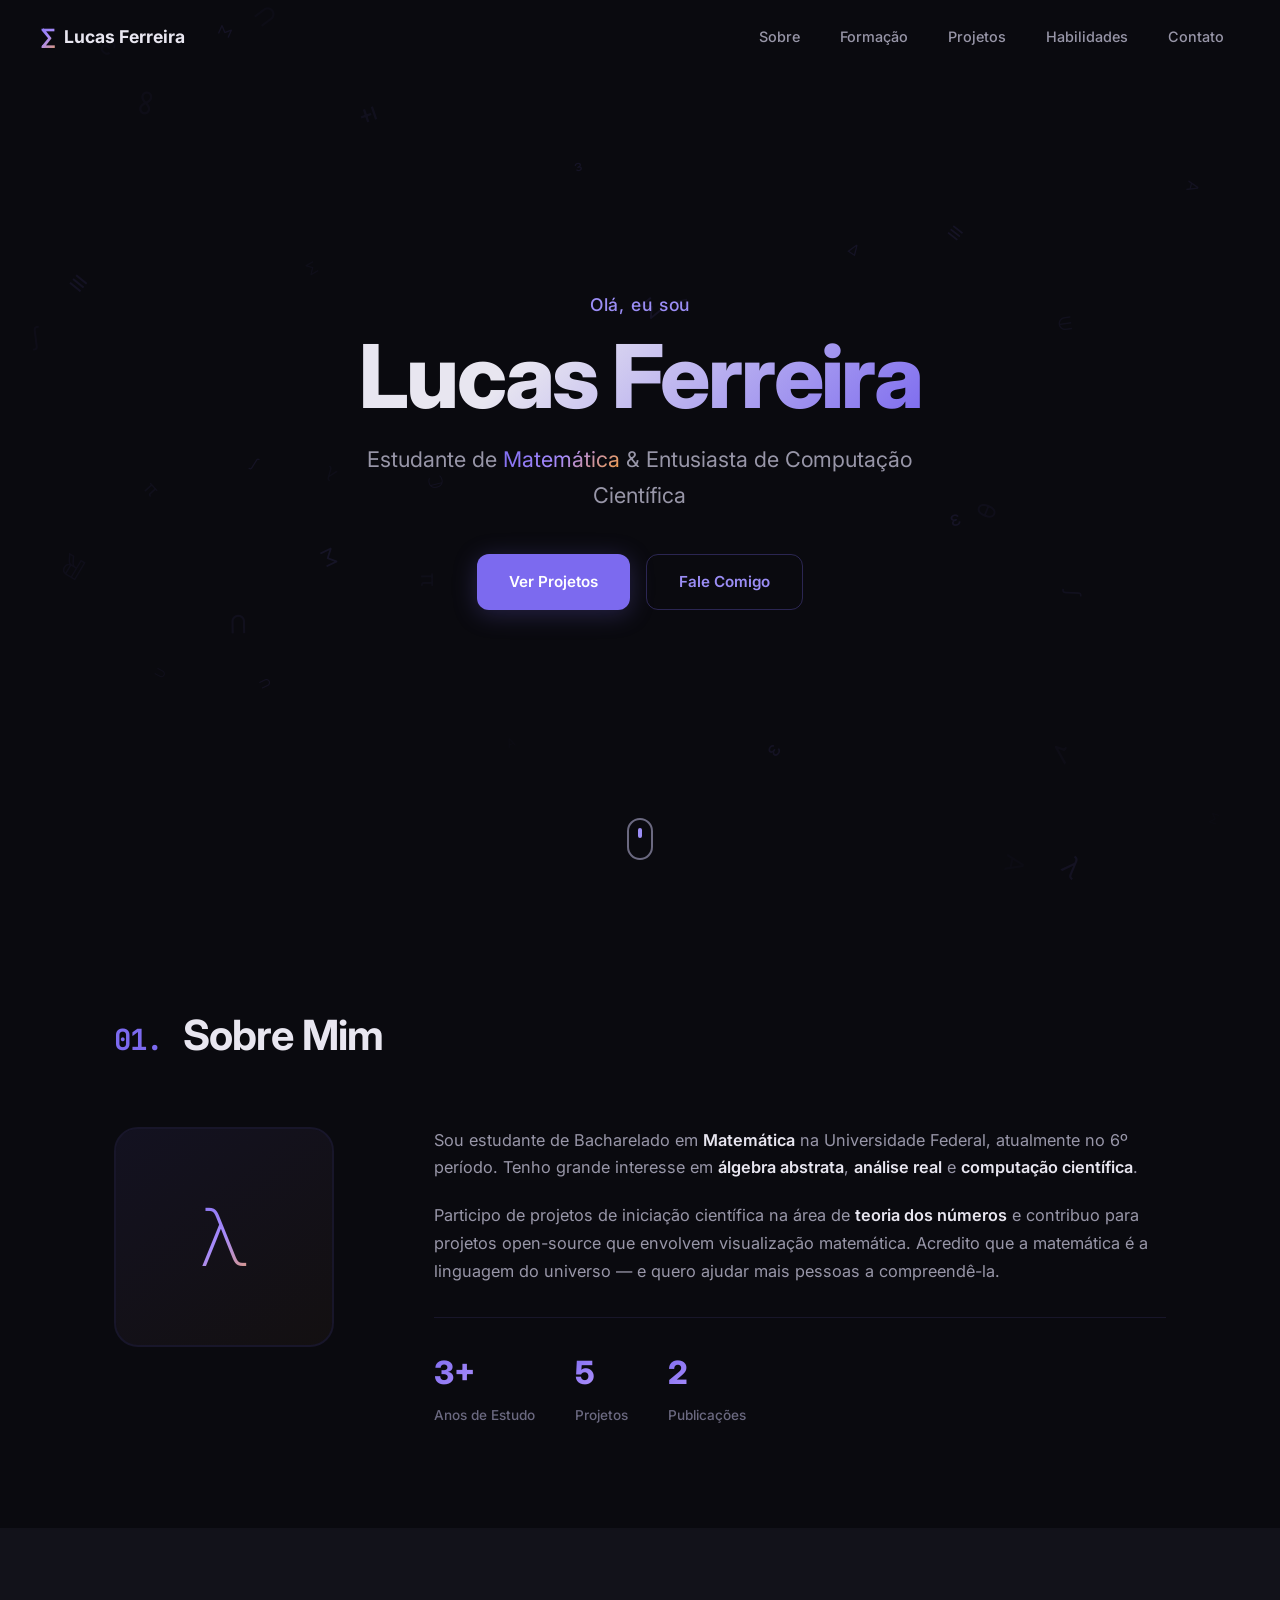
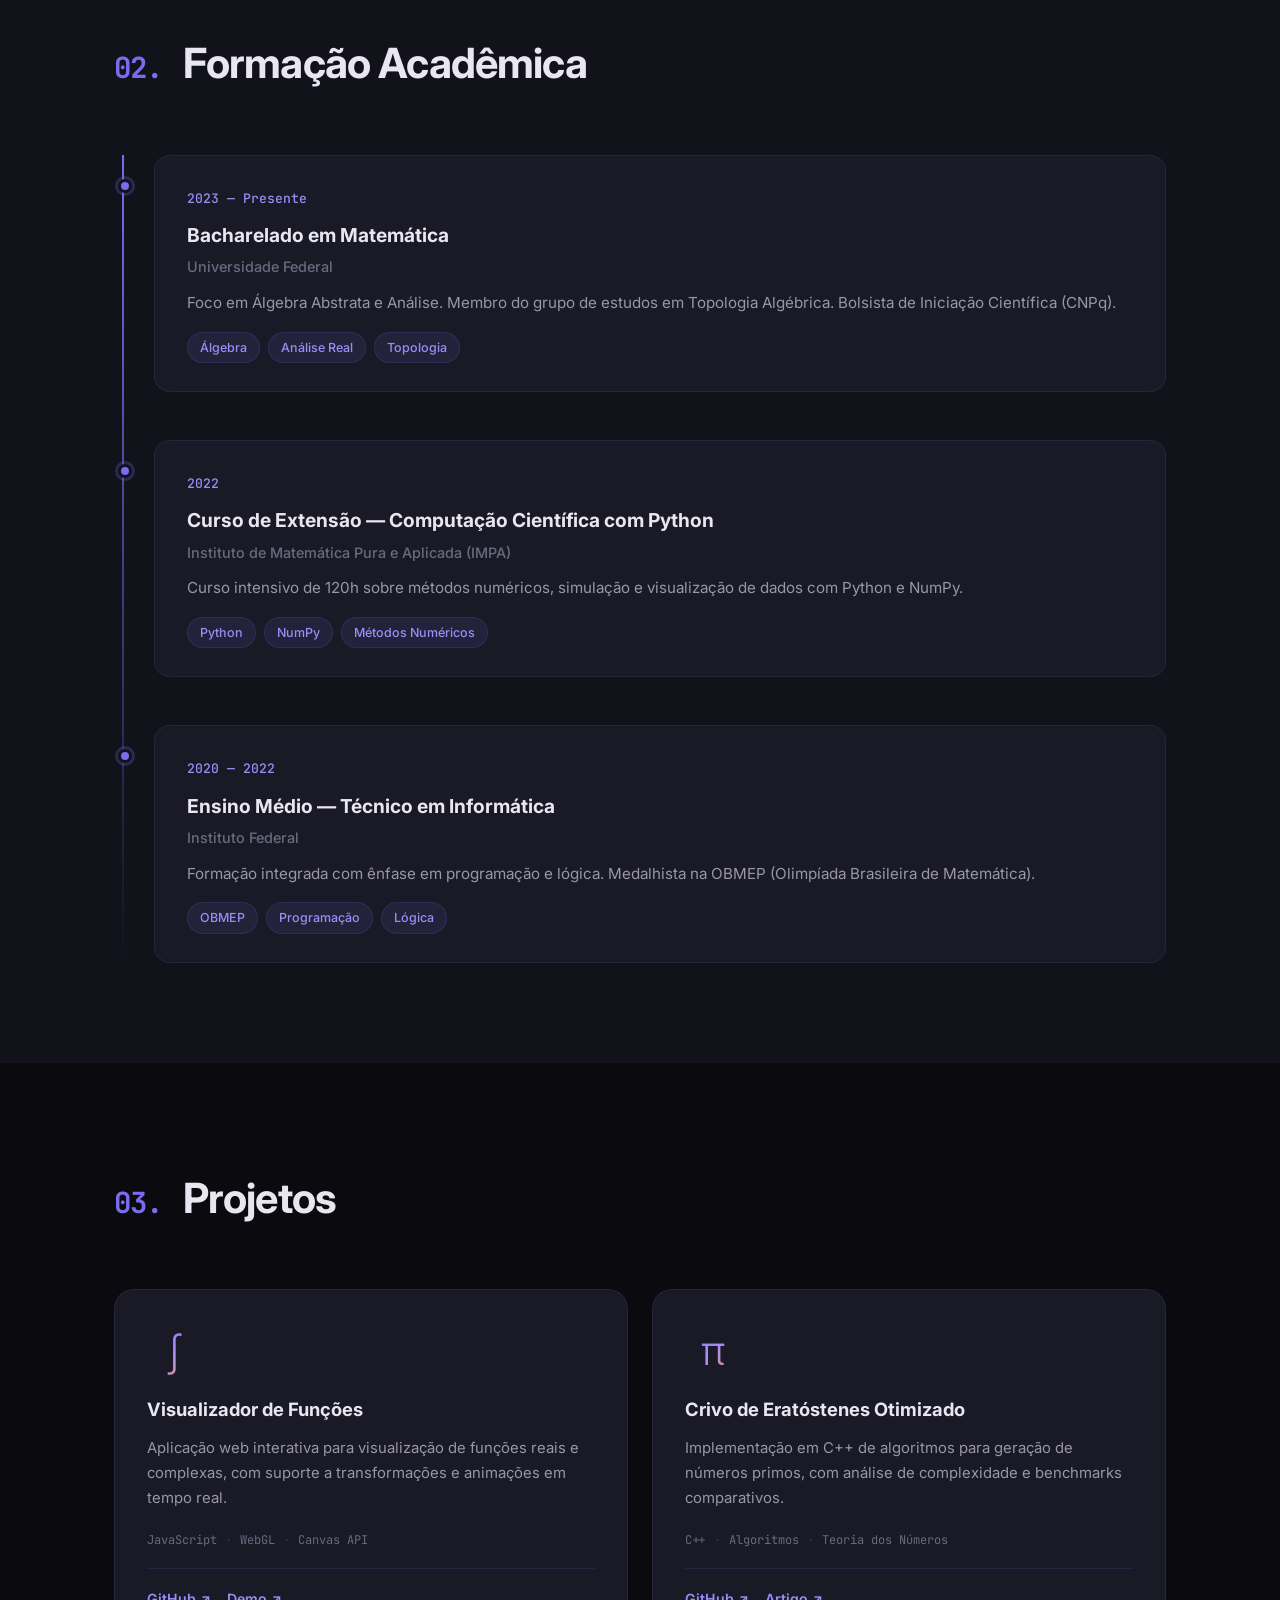
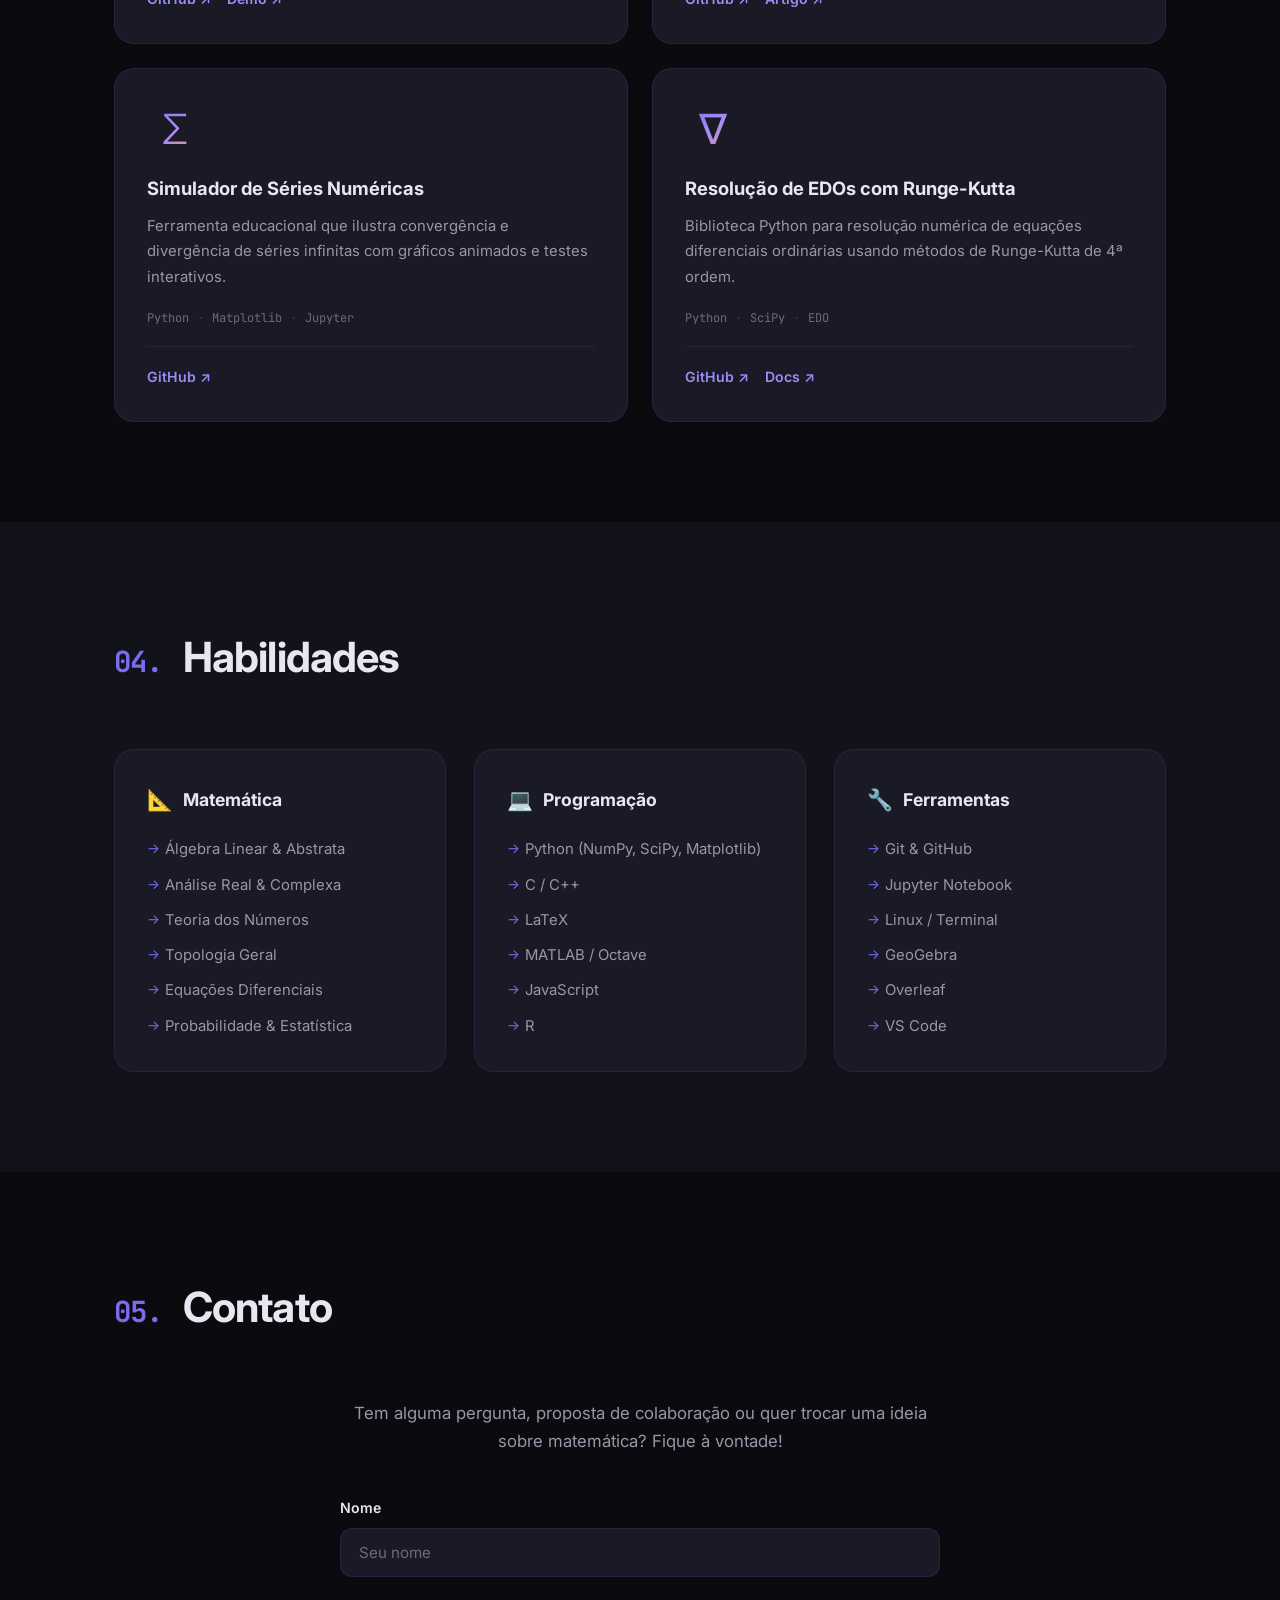
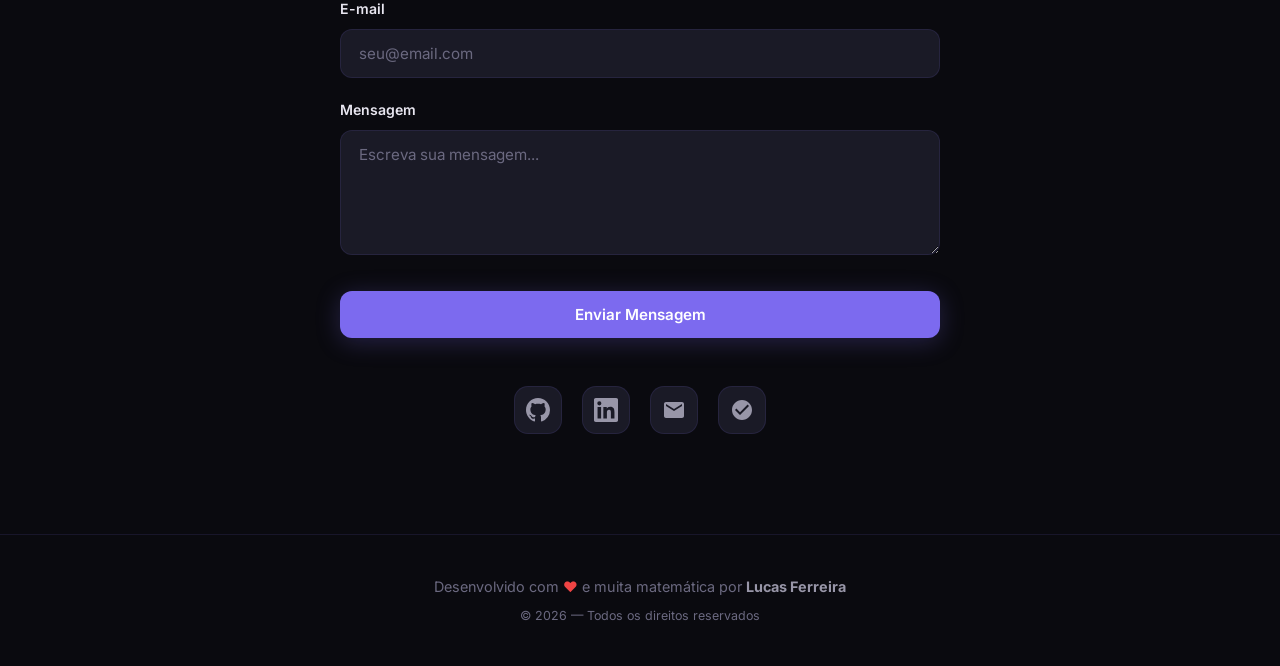
==== index.html @ 09392e2f "Add files via upload" ====
<!DOCTYPE html>
<html lang="pt-BR">
<head>
  <meta charset="UTF-8" />
  <meta name="viewport" content="width=device-width, initial-scale=1.0" />
  <title>Lucas Ferreira — Estudante de Matemática</title>
  <meta name="description" content="Site pessoal de Lucas Ferreira, estudante de Matemática apaixonado por álgebra, análise e computação científica." />
  <link rel="preconnect" href="https://fonts.googleapis.com" />
  <link rel="preconnect" href="https://fonts.gstatic.com" crossorigin />
  <link href="https://fonts.googleapis.com/css2?family=Inter:wght@300;400;500;600;700;800&family=JetBrains+Mono:wght@400;500&display=swap" rel="stylesheet" />
  <link rel="stylesheet" href="style.css" />
</head>
<body>
  <!-- ============ NAVBAR ============ -->
  <nav id="navbar" class="navbar">
    <a href="#hero" class="nav-logo">
      <span class="logo-symbol">∑</span> Lucas Ferreira
    </a>
    <button class="nav-toggle" id="navToggle" aria-label="Abrir menu">
      <span></span><span></span><span></span>
    </button>
    <ul class="nav-links" id="navLinks">
      <li><a href="#sobre" class="nav-link">Sobre</a></li>
      <li><a href="#formacao" class="nav-link">Formação</a></li>
      <li><a href="#projetos" class="nav-link">Projetos</a></li>
      <li><a href="#habilidades" class="nav-link">Habilidades</a></li>
      <li><a href="#contato" class="nav-link">Contato</a></li>
    </ul>
  </nav>

  <!-- ============ HERO ============ -->
  <section id="hero" class="hero">
    <canvas id="mathCanvas" class="hero-canvas"></canvas>
    <div class="hero-content">
      <p class="hero-greeting">Olá, eu sou</p>
      <h1 class="hero-name">Lucas Ferreira</h1>
      <p class="hero-tagline">Estudante de <span class="highlight">Matemática</span> &amp; Entusiasta de Computação Científica</p>
      <div class="hero-cta">
        <a href="#projetos" class="btn btn-primary">Ver Projetos</a>
        <a href="#contato" class="btn btn-outline">Fale Comigo</a>
      </div>
    </div>
    <a href="#sobre" class="scroll-indicator" aria-label="Rolar para baixo">
      <div class="scroll-mouse">
        <div class="scroll-dot"></div>
      </div>
    </a>
  </section>

  <!-- ============ SOBRE ============ -->
  <section id="sobre" class="section sobre">
    <div class="container">
      <h2 class="section-title"><span class="title-number">01.</span> Sobre Mim</h2>
      <div class="sobre-grid">
        <div class="sobre-avatar">
          <div class="avatar-frame">
            <div class="avatar-placeholder">
              <span class="avatar-icon">λ</span>
            </div>
          </div>
        </div>
        <div class="sobre-text">
          <p>
            Sou estudante de Bacharelado em <strong>Matemática</strong> na Universidade Federal, atualmente
            no 6º período. Tenho grande interesse em <strong>álgebra abstrata</strong>,
            <strong>análise real</strong> e <strong>computação científica</strong>.
          </p>
          <p>
            Participo de projetos de iniciação científica na área de <strong>teoria dos números</strong>
            e contribuo para projetos open-source que envolvem visualização matemática.
            Acredito que a matemática é a linguagem do universo — e quero ajudar mais pessoas
            a compreendê-la.
          </p>
          <div class="sobre-stats">
            <div class="stat">
              <span class="stat-number">3+</span>
              <span class="stat-label">Anos de Estudo</span>
            </div>
            <div class="stat">
              <span class="stat-number">5</span>
              <span class="stat-label">Projetos</span>
            </div>
            <div class="stat">
              <span class="stat-number">2</span>
              <span class="stat-label">Publicações</span>
            </div>
          </div>
        </div>
      </div>
    </div>
  </section>

  <!-- ============ FORMAÇÃO ============ -->
  <section id="formacao" class="section formacao">
    <div class="container">
      <h2 class="section-title"><span class="title-number">02.</span> Formação Acadêmica</h2>
      <div class="timeline">
        <div class="timeline-item">
          <div class="timeline-dot"></div>
          <div class="timeline-card">
            <span class="timeline-date">2023 — Presente</span>
            <h3>Bacharelado em Matemática</h3>
            <p class="timeline-institution">Universidade Federal</p>
            <p>Foco em Álgebra Abstrata e Análise. Membro do grupo de estudos em Topologia Algébrica. Bolsista de Iniciação Científica (CNPq).</p>
            <div class="timeline-tags">
              <span class="tag">Álgebra</span>
              <span class="tag">Análise Real</span>
              <span class="tag">Topologia</span>
            </div>
          </div>
        </div>
        <div class="timeline-item">
          <div class="timeline-dot"></div>
          <div class="timeline-card">
            <span class="timeline-date">2022</span>
            <h3>Curso de Extensão — Computação Científica com Python</h3>
            <p class="timeline-institution">Instituto de Matemática Pura e Aplicada (IMPA)</p>
            <p>Curso intensivo de 120h sobre métodos numéricos, simulação e visualização de dados com Python e NumPy.</p>
            <div class="timeline-tags">
              <span class="tag">Python</span>
              <span class="tag">NumPy</span>
              <span class="tag">Métodos Numéricos</span>
            </div>
          </div>
        </div>
        <div class="timeline-item">
          <div class="timeline-dot"></div>
          <div class="timeline-card">
            <span class="timeline-date">2020 — 2022</span>
            <h3>Ensino Médio — Técnico em Informática</h3>
            <p class="timeline-institution">Instituto Federal</p>
            <p>Formação integrada com ênfase em programação e lógica. Medalhista na OBMEP (Olimpíada Brasileira de Matemática).</p>
            <div class="timeline-tags">
              <span class="tag">OBMEP</span>
              <span class="tag">Programação</span>
              <span class="tag">Lógica</span>
            </div>
          </div>
        </div>
      </div>
    </div>
  </section>

  <!-- ============ PROJETOS ============ -->
  <section id="projetos" class="section projetos">
    <div class="container">
      <h2 class="section-title"><span class="title-number">03.</span> Projetos</h2>
      <div class="projects-grid">
        <article class="project-card">
          <div class="project-icon">∫</div>
          <h3>Visualizador de Funções</h3>
          <p>Aplicação web interativa para visualização de funções reais e complexas, com suporte a transformações e animações em tempo real.</p>
          <div class="project-tech">
            <span>JavaScript</span>
            <span>WebGL</span>
            <span>Canvas API</span>
          </div>
          <div class="project-links">
            <a href="#" class="project-link">GitHub ↗</a>
            <a href="#" class="project-link">Demo ↗</a>
          </div>
        </article>
        <article class="project-card">
          <div class="project-icon">π</div>
          <h3>Crivo de Eratóstenes Otimizado</h3>
          <p>Implementação em C++ de algoritmos para geração de números primos, com análise de complexidade e benchmarks comparativos.</p>
          <div class="project-tech">
            <span>C++</span>
            <span>Algoritmos</span>
            <span>Teoria dos Números</span>
          </div>
          <div class="project-links">
            <a href="#" class="project-link">GitHub ↗</a>
            <a href="#" class="project-link">Artigo ↗</a>
          </div>
        </article>
        <article class="project-card">
          <div class="project-icon">Σ</div>
          <h3>Simulador de Séries Numéricas</h3>
          <p>Ferramenta educacional que ilustra convergência e divergência de séries infinitas com gráficos animados e testes interativos.</p>
          <div class="project-tech">
            <span>Python</span>
            <span>Matplotlib</span>
            <span>Jupyter</span>
          </div>
          <div class="project-links">
            <a href="#" class="project-link">GitHub ↗</a>
          </div>
        </article>
        <article class="project-card">
          <div class="project-icon">∇</div>
          <h3>Resolução de EDOs com Runge-Kutta</h3>
          <p>Biblioteca Python para resolução numérica de equações diferenciais ordinárias usando métodos de Runge-Kutta de 4ª ordem.</p>
          <div class="project-tech">
            <span>Python</span>
            <span>SciPy</span>
            <span>EDO</span>
          </div>
          <div class="project-links">
            <a href="#" class="project-link">GitHub ↗</a>
            <a href="#" class="project-link">Docs ↗</a>
          </div>
        </article>
      </div>
    </div>
  </section>

  <!-- ============ HABILIDADES ============ -->
  <section id="habilidades" class="section habilidades">
    <div class="container">
      <h2 class="section-title"><span class="title-number">04.</span> Habilidades</h2>
      <div class="skills-grid">
        <div class="skill-category">
          <h3 class="skill-category-title">
            <span class="skill-icon">📐</span> Matemática
          </h3>
          <ul class="skill-list">
            <li>Álgebra Linear &amp; Abstrata</li>
            <li>Análise Real &amp; Complexa</li>
            <li>Teoria dos Números</li>
            <li>Topologia Geral</li>
            <li>Equações Diferenciais</li>
            <li>Probabilidade &amp; Estatística</li>
          </ul>
        </div>
        <div class="skill-category">
          <h3 class="skill-category-title">
            <span class="skill-icon">💻</span> Programação
          </h3>
          <ul class="skill-list">
            <li>Python (NumPy, SciPy, Matplotlib)</li>
            <li>C / C++</li>
            <li>LaTeX</li>
            <li>MATLAB / Octave</li>
            <li>JavaScript</li>
            <li>R</li>
          </ul>
        </div>
        <div class="skill-category">
          <h3 class="skill-category-title">
            <span class="skill-icon">🔧</span> Ferramentas
          </h3>
          <ul class="skill-list">
            <li>Git &amp; GitHub</li>
            <li>Jupyter Notebook</li>
            <li>Linux / Terminal</li>
            <li>GeoGebra</li>
            <li>Overleaf</li>
            <li>VS Code</li>
          </ul>
        </div>
      </div>
    </div>
  </section>

  <!-- ============ CONTATO ============ -->
  <section id="contato" class="section contato">
    <div class="container">
      <h2 class="section-title"><span class="title-number">05.</span> Contato</h2>
      <div class="contato-wrapper">
        <p class="contato-intro">
          Tem alguma pergunta, proposta de colaboração ou quer trocar uma ideia sobre matemática? Fique à vontade!
        </p>
        <form id="contactForm" class="contact-form">
          <div class="form-group">
            <label for="name">Nome</label>
            <input type="text" id="name" name="name" placeholder="Seu nome" required />
          </div>
          <div class="form-group">
            <label for="email">E-mail</label>
            <input type="email" id="email" name="email" placeholder="seu@email.com" required />
          </div>
          <div class="form-group">
            <label for="message">Mensagem</label>
            <textarea id="message" name="message" rows="5" placeholder="Escreva sua mensagem..." required></textarea>
          </div>
          <button type="submit" class="btn btn-primary btn-submit">Enviar Mensagem</button>
        </form>
        <div class="contato-social">
          <a href="#" class="social-link" aria-label="GitHub">
            <svg viewBox="0 0 24 24" fill="currentColor" width="24" height="24"><path d="M12 0C5.37 0 0 5.37 0 12c0 5.31 3.435 9.795 8.205 11.385.6.105.825-.255.825-.57 0-.285-.015-1.23-.015-2.235-3.015.555-3.795-.735-4.035-1.41-.135-.345-.72-1.41-1.23-1.695-.42-.225-1.02-.78-.015-.795.945-.015 1.62.87 1.845 1.23 1.08 1.815 2.805 1.305 3.495.99.105-.78.42-1.305.765-1.605-2.67-.3-5.46-1.335-5.46-5.925 0-1.305.465-2.385 1.23-3.225-.12-.3-.54-1.53.12-3.18 0 0 1.005-.315 3.3 1.23.96-.27 1.98-.405 3-.405s2.04.135 3 .405c2.295-1.56 3.3-1.23 3.3-1.23.66 1.65.24 2.88.12 3.18.765.84 1.23 1.905 1.23 3.225 0 4.605-2.805 5.625-5.475 5.925.435.375.81 1.095.81 2.22 0 1.605-.015 2.895-.015 3.3 0 .315.225.69.825.57A12.02 12.02 0 0024 12c0-6.63-5.37-12-12-12z"/></svg>
          </a>
          <a href="#" class="social-link" aria-label="LinkedIn">
            <svg viewBox="0 0 24 24" fill="currentColor" width="24" height="24"><path d="M20.447 20.452h-3.554v-5.569c0-1.328-.027-3.037-1.852-3.037-1.853 0-2.136 1.445-2.136 2.939v5.667H9.351V9h3.414v1.561h.046c.477-.9 1.637-1.85 3.37-1.85 3.601 0 4.267 2.37 4.267 5.455v6.286zM5.337 7.433a2.062 2.062 0 01-2.063-2.065 2.064 2.064 0 112.063 2.065zm1.782 13.019H3.555V9h3.564v11.452zM22.225 0H1.771C.792 0 0 .774 0 1.729v20.542C0 23.227.792 24 1.771 24h20.451C23.2 24 24 23.227 24 22.271V1.729C24 .774 23.2 0 22.222 0h.003z"/></svg>
          </a>
          <a href="mailto:lucas.ferreira@email.com" class="social-link" aria-label="Email">
            <svg viewBox="0 0 24 24" fill="currentColor" width="24" height="24"><path d="M20 4H4c-1.1 0-1.99.9-1.99 2L2 18c0 1.1.9 2 2 2h16c1.1 0 2-.9 2-2V6c0-1.1-.9-2-2-2zm0 4l-8 5-8-5V6l8 5 8-5v2z"/></svg>
          </a>
          <a href="#" class="social-link" aria-label="Lattes">
            <svg viewBox="0 0 24 24" fill="currentColor" width="24" height="24"><path d="M12 2C6.48 2 2 6.48 2 12s4.48 10 10 10 10-4.48 10-10S17.52 2 12 2zm-2 15l-5-5 1.41-1.41L10 14.17l7.59-7.59L19 8l-9 9z"/></svg>
          </a>
        </div>
      </div>
    </div>
  </section>

  <!-- ============ FOOTER ============ -->
  <footer class="footer">
    <p>Desenvolvido com <span class="heart">♥</span> e muita matemática por <strong>Lucas Ferreira</strong></p>
    <p class="footer-small">© 2026 — Todos os direitos reservados</p>
  </footer>

  <script src="script.js"></script>
</body>
</html>
---- style.css ----
/* ========================================
   DESIGN TOKENS
   ======================================== */
:root {
  /* Colors — Dark theme with warm math-inspired accents */
  --bg-primary: #0a0a0f;
  --bg-secondary: #12121a;
  --bg-card: #1a1a26;
  --bg-card-hover: #222230;
  --bg-glass: rgba(26, 26, 38, 0.7);

  --text-primary: #e8e6f0;
  --text-secondary: #9896a8;
  --text-muted: #6b6980;

  --accent: #7c6aef;
  --accent-light: #9b8df5;
  --accent-glow: rgba(124, 106, 239, 0.25);
  --accent-secondary: #f59e42;

  --gradient-hero: linear-gradient(135deg, #7c6aef 0%, #a78bfa 50%, #f59e42 100%);
  --gradient-card: linear-gradient(145deg, rgba(124,106,239,0.08), rgba(245,158,66,0.04));

  --border: rgba(124, 106, 239, 0.12);
  --border-hover: rgba(124, 106, 239, 0.3);

  /* Typography */
  --font-body: 'Inter', -apple-system, BlinkMacSystemFont, sans-serif;
  --font-mono: 'JetBrains Mono', monospace;

  /* Spacing */
  --section-padding: 100px 0;
  --container-width: 1100px;

  /* Transitions */
  --ease: cubic-bezier(0.4, 0, 0.2, 1);
  --ease-bounce: cubic-bezier(0.34, 1.56, 0.64, 1);
}

/* ========================================
   RESET & BASE
   ======================================== */
*, *::before, *::after {
  box-sizing: border-box;
  margin: 0;
  padding: 0;
}

html {
  scroll-behavior: smooth;
  scroll-padding-top: 80px;
}

body {
  font-family: var(--font-body);
  background-color: var(--bg-primary);
  color: var(--text-primary);
  line-height: 1.7;
  overflow-x: hidden;
  -webkit-font-smoothing: antialiased;
}

a {
  color: var(--accent-light);
  text-decoration: none;
  transition: color 0.3s var(--ease);
}
a:hover { color: var(--accent-secondary); }

img {
  max-width: 100%;
  display: block;
}

::selection {
  background: var(--accent);
  color: #fff;
}

/* ========================================
   UTILITY
   ======================================== */
.container {
  max-width: var(--container-width);
  margin: 0 auto;
  padding: 0 24px;
}

.section {
  padding: var(--section-padding);
  position: relative;
}

.section-title {
  font-size: clamp(1.8rem, 4vw, 2.6rem);
  font-weight: 700;
  margin-bottom: 56px;
  letter-spacing: -0.02em;
}

.title-number {
  font-family: var(--font-mono);
  font-size: 0.7em;
  color: var(--accent);
  margin-right: 12px;
}

.highlight {
  background: var(--gradient-hero);
  -webkit-background-clip: text;
  -webkit-text-fill-color: transparent;
  background-clip: text;
}

/* ========================================
   NAVBAR
   ======================================== */
.navbar {
  position: fixed;
  top: 0;
  left: 0;
  width: 100%;
  z-index: 1000;
  display: flex;
  align-items: center;
  justify-content: space-between;
  padding: 18px 40px;
  transition: background 0.4s var(--ease), box-shadow 0.4s var(--ease), padding 0.4s var(--ease);
}

.navbar.scrolled {
  background: var(--bg-glass);
  backdrop-filter: blur(20px);
  -webkit-backdrop-filter: blur(20px);
  box-shadow: 0 1px 0 var(--border);
  padding: 12px 40px;
}

.nav-logo {
  font-weight: 700;
  font-size: 1.1rem;
  color: var(--text-primary);
  display: flex;
  align-items: center;
  gap: 8px;
}

.logo-symbol {
  font-size: 1.4rem;
  background: var(--gradient-hero);
  -webkit-background-clip: text;
  -webkit-text-fill-color: transparent;
  background-clip: text;
}

.nav-links {
  list-style: none;
  display: flex;
  gap: 8px;
}

.nav-link {
  padding: 8px 16px;
  font-size: 0.9rem;
  font-weight: 500;
  color: var(--text-secondary);
  border-radius: 8px;
  transition: color 0.3s var(--ease), background 0.3s var(--ease);
}

.nav-link:hover,
.nav-link.active {
  color: var(--text-primary);
  background: rgba(124, 106, 239, 0.1);
}

/* Mobile toggle */
.nav-toggle {
  display: none;
  flex-direction: column;
  gap: 5px;
  background: none;
  border: none;
  cursor: pointer;
  padding: 4px;
}
.nav-toggle span {
  display: block;
  width: 24px;
  height: 2px;
  background: var(--text-primary);
  border-radius: 2px;
  transition: transform 0.3s var(--ease), opacity 0.3s var(--ease);
}
.nav-toggle.open span:nth-child(1) { transform: translateY(7px) rotate(45deg); }
.nav-toggle.open span:nth-child(2) { opacity: 0; }
.nav-toggle.open span:nth-child(3) { transform: translateY(-7px) rotate(-45deg); }

/* ========================================
   HERO
   ======================================== */
.hero {
  min-height: 100vh;
  display: flex;
  align-items: center;
  justify-content: center;
  position: relative;
  overflow: hidden;
}

.hero-canvas {
  position: absolute;
  inset: 0;
  width: 100%;
  height: 100%;
  opacity: 0.35;
  pointer-events: none;
}

.hero-content {
  position: relative;
  z-index: 2;
  text-align: center;
  padding: 0 24px;
  animation: fadeUp 1s var(--ease) forwards;
}

@keyframes fadeUp {
  from { opacity: 0; transform: translateY(40px); }
  to { opacity: 1; transform: translateY(0); }
}

.hero-greeting {
  font-size: 1.1rem;
  color: var(--accent-light);
  font-weight: 500;
  margin-bottom: 8px;
  letter-spacing: 0.05em;
}

.hero-name {
  font-size: clamp(2.8rem, 8vw, 5.5rem);
  font-weight: 800;
  letter-spacing: -0.03em;
  line-height: 1.1;
  margin-bottom: 16px;
  background: linear-gradient(135deg, #e8e6f0 30%, #7c6aef 100%);
  -webkit-background-clip: text;
  -webkit-text-fill-color: transparent;
  background-clip: text;
}

.hero-tagline {
  font-size: clamp(1rem, 2.5vw, 1.35rem);
  color: var(--text-secondary);
  max-width: 550px;
  margin: 0 auto 40px;
  font-weight: 400;
}

.hero-cta {
  display: flex;
  gap: 16px;
  justify-content: center;
  flex-wrap: wrap;
}

/* Buttons */
.btn {
  display: inline-flex;
  align-items: center;
  padding: 14px 32px;
  font-size: 0.95rem;
  font-weight: 600;
  border-radius: 12px;
  border: none;
  cursor: pointer;
  transition: transform 0.3s var(--ease-bounce), box-shadow 0.3s var(--ease);
  font-family: var(--font-body);
}

.btn-primary {
  background: var(--accent);
  color: #fff;
  box-shadow: 0 4px 24px var(--accent-glow);
}
.btn-primary:hover {
  transform: translateY(-2px);
  box-shadow: 0 8px 32px rgba(124, 106, 239, 0.4);
  color: #fff;
}

.btn-outline {
  background: transparent;
  color: var(--accent-light);
  border: 1.5px solid var(--border-hover);
}
.btn-outline:hover {
  background: rgba(124, 106, 239, 0.08);
  transform: translateY(-2px);
  color: var(--accent-light);
}

/* Scroll indicator */
.scroll-indicator {
  position: absolute;
  bottom: 40px;
  left: 50%;
  transform: translateX(-50%);
  z-index: 2;
  animation: floatUp 2s ease-in-out infinite;
}

.scroll-mouse {
  width: 26px;
  height: 42px;
  border: 2px solid var(--text-muted);
  border-radius: 14px;
  display: flex;
  justify-content: center;
  padding-top: 8px;
}

.scroll-dot {
  width: 4px;
  height: 10px;
  background: var(--accent-light);
  border-radius: 4px;
  animation: scrollDot 2s ease-in-out infinite;
}

@keyframes scrollDot {
  0%, 100% { opacity: 0.3; transform: translateY(0); }
  50% { opacity: 1; transform: translateY(8px); }
}

@keyframes floatUp {
  0%, 100% { transform: translateX(-50%) translateY(0); }
  50% { transform: translateX(-50%) translateY(-8px); }
}

/* ========================================
   SOBRE
   ======================================== */
.sobre-grid {
  display: grid;
  grid-template-columns: 260px 1fr;
  gap: 60px;
  align-items: start;
}

.avatar-frame {
  position: relative;
  width: 220px;
  height: 220px;
  border-radius: 24px;
  overflow: hidden;
  border: 2px solid var(--border);
  transition: border-color 0.4s var(--ease);
}

.avatar-frame::before {
  content: '';
  position: absolute;
  inset: -2px;
  border-radius: 26px;
  background: var(--gradient-hero);
  z-index: -1;
  opacity: 0;
  transition: opacity 0.4s var(--ease);
}

.avatar-frame:hover { border-color: transparent; }
.avatar-frame:hover::before { opacity: 1; }

.avatar-placeholder {
  width: 100%;
  height: 100%;
  background: var(--gradient-card);
  display: flex;
  align-items: center;
  justify-content: center;
}

.avatar-icon {
  font-size: 5rem;
  font-weight: 200;
  background: var(--gradient-hero);
  -webkit-background-clip: text;
  -webkit-text-fill-color: transparent;
  background-clip: text;
}

.sobre-text p {
  color: var(--text-secondary);
  margin-bottom: 20px;
  font-size: 1.02rem;
}

.sobre-text strong {
  color: var(--text-primary);
  font-weight: 600;
}

.sobre-stats {
  display: flex;
  gap: 40px;
  margin-top: 32px;
  padding-top: 28px;
  border-top: 1px solid var(--border);
}

.stat-number {
  display: block;
  font-size: 2rem;
  font-weight: 800;
  background: var(--gradient-hero);
  -webkit-background-clip: text;
  -webkit-text-fill-color: transparent;
  background-clip: text;
}

.stat-label {
  font-size: 0.85rem;
  color: var(--text-muted);
  font-weight: 500;
}

/* ========================================
   FORMAÇÃO — TIMELINE
   ======================================== */
.formacao {
  background: var(--bg-secondary);
}

.timeline {
  position: relative;
  padding-left: 40px;
}

.timeline::before {
  content: '';
  position: absolute;
  left: 8px;
  top: 0;
  bottom: 0;
  width: 2px;
  background: linear-gradient(to bottom, var(--accent), transparent);
}

.timeline-item {
  position: relative;
  margin-bottom: 48px;
}

.timeline-item:last-child { margin-bottom: 0; }

.timeline-dot {
  position: absolute;
  left: -36px;
  top: 24px;
  width: 14px;
  height: 14px;
  background: var(--accent);
  border-radius: 50%;
  border: 3px solid var(--bg-secondary);
  box-shadow: 0 0 0 3px var(--accent-glow);
  z-index: 1;
}

.timeline-card {
  background: var(--bg-card);
  border: 1px solid var(--border);
  border-radius: 16px;
  padding: 28px 32px;
  transition: border-color 0.3s var(--ease), transform 0.3s var(--ease), box-shadow 0.3s var(--ease);
}

.timeline-card:hover {
  border-color: var(--border-hover);
  transform: translateX(6px);
  box-shadow: 0 8px 32px rgba(0,0,0,0.2);
}

.timeline-date {
  font-family: var(--font-mono);
  font-size: 0.82rem;
  color: var(--accent-light);
  font-weight: 500;
}

.timeline-card h3 {
  font-size: 1.2rem;
  font-weight: 700;
  margin: 8px 0 4px;
}

.timeline-institution {
  color: var(--text-muted);
  font-size: 0.9rem;
  font-weight: 500;
  margin-bottom: 10px;
}

.timeline-card p:last-of-type {
  color: var(--text-secondary);
  font-size: 0.95rem;
}

.timeline-tags {
  display: flex;
  gap: 8px;
  flex-wrap: wrap;
  margin-top: 16px;
}

.tag {
  font-size: 0.78rem;
  padding: 4px 12px;
  border-radius: 20px;
  background: rgba(124, 106, 239, 0.1);
  color: var(--accent-light);
  font-weight: 500;
  border: 1px solid rgba(124, 106, 239, 0.15);
}

/* ========================================
   PROJETOS
   ======================================== */
.projects-grid {
  display: grid;
  grid-template-columns: repeat(2, 1fr);
  gap: 24px;
}

.project-card {
  background: var(--bg-card);
  border: 1px solid var(--border);
  border-radius: 20px;
  padding: 32px;
  transition: border-color 0.35s var(--ease), transform 0.35s var(--ease), box-shadow 0.35s var(--ease);
  display: flex;
  flex-direction: column;
}

.project-card:hover {
  border-color: var(--border-hover);
  transform: translateY(-6px);
  box-shadow: 0 16px 48px rgba(0,0,0,0.25);
}

.project-icon {
  font-size: 2.6rem;
  font-weight: 300;
  margin-bottom: 16px;
  background: var(--gradient-hero);
  -webkit-background-clip: text;
  -webkit-text-fill-color: transparent;
  background-clip: text;
  width: 56px;
  height: 56px;
  display: flex;
  align-items: center;
  justify-content: center;
  background-color: rgba(124, 106, 239, 0.08);
  border-radius: 14px;
  /* Fix for background-clip + background-color conflict */
  background-image: var(--gradient-hero);
}

.project-card h3 {
  font-size: 1.15rem;
  font-weight: 700;
  margin-bottom: 10px;
}

.project-card p {
  color: var(--text-secondary);
  font-size: 0.93rem;
  flex: 1;
}

.project-tech {
  display: flex;
  gap: 8px;
  flex-wrap: wrap;
  margin-top: 18px;
}

.project-tech span {
  font-family: var(--font-mono);
  font-size: 0.75rem;
  color: var(--text-muted);
}

.project-tech span:not(:last-child)::after {
  content: '·';
  margin-left: 8px;
  color: var(--border-hover);
}

.project-links {
  display: flex;
  gap: 16px;
  margin-top: 18px;
  padding-top: 18px;
  border-top: 1px solid var(--border);
}

.project-link {
  font-size: 0.88rem;
  font-weight: 600;
  color: var(--accent-light);
  transition: color 0.3s var(--ease);
}
.project-link:hover { color: var(--accent-secondary); }

/* ========================================
   HABILIDADES
   ======================================== */
.habilidades {
  background: var(--bg-secondary);
}

.skills-grid {
  display: grid;
  grid-template-columns: repeat(3, 1fr);
  gap: 28px;
}

.skill-category {
  background: var(--bg-card);
  border: 1px solid var(--border);
  border-radius: 20px;
  padding: 32px;
  transition: border-color 0.3s var(--ease), transform 0.3s var(--ease);
}

.skill-category:hover {
  border-color: var(--border-hover);
  transform: translateY(-4px);
}

.skill-category-title {
  font-size: 1.1rem;
  font-weight: 700;
  margin-bottom: 20px;
  display: flex;
  align-items: center;
  gap: 10px;
}

.skill-icon {
  font-size: 1.3rem;
}

.skill-list {
  list-style: none;
  display: flex;
  flex-direction: column;
  gap: 10px;
}

.skill-list li {
  color: var(--text-secondary);
  font-size: 0.93rem;
  padding-left: 18px;
  position: relative;
}

.skill-list li::before {
  content: '→';
  position: absolute;
  left: 0;
  color: var(--accent);
  font-size: 0.85rem;
}

/* ========================================
   CONTATO
   ======================================== */
.contato-wrapper {
  max-width: 600px;
  margin: 0 auto;
  text-align: center;
}

.contato-intro {
  color: var(--text-secondary);
  font-size: 1.05rem;
  margin-bottom: 40px;
}

.contact-form {
  text-align: left;
}

.form-group {
  margin-bottom: 20px;
}

.form-group label {
  display: block;
  font-size: 0.88rem;
  font-weight: 600;
  margin-bottom: 8px;
  color: var(--text-primary);
}

.form-group input,
.form-group textarea {
  width: 100%;
  padding: 14px 18px;
  font-size: 0.95rem;
  font-family: var(--font-body);
  color: var(--text-primary);
  background: var(--bg-card);
  border: 1.5px solid var(--border);
  border-radius: 12px;
  outline: none;
  transition: border-color 0.3s var(--ease), box-shadow 0.3s var(--ease);
}

.form-group input::placeholder,
.form-group textarea::placeholder {
  color: var(--text-muted);
}

.form-group input:focus,
.form-group textarea:focus {
  border-color: var(--accent);
  box-shadow: 0 0 0 3px var(--accent-glow);
}

.form-group textarea {
  resize: vertical;
  min-height: 120px;
}

.btn-submit {
  width: 100%;
  justify-content: center;
  margin-top: 8px;
}

.contato-social {
  display: flex;
  justify-content: center;
  gap: 20px;
  margin-top: 48px;
}

.social-link {
  width: 48px;
  height: 48px;
  display: flex;
  align-items: center;
  justify-content: center;
  border-radius: 14px;
  color: var(--text-secondary);
  background: var(--bg-card);
  border: 1px solid var(--border);
  transition: color 0.3s var(--ease), border-color 0.3s var(--ease), transform 0.3s var(--ease-bounce), background 0.3s var(--ease);
}

.social-link:hover {
  color: var(--accent-light);
  border-color: var(--accent);
  background: rgba(124, 106, 239, 0.08);
  transform: translateY(-3px);
}

/* ========================================
   FOOTER
   ======================================== */
.footer {
  text-align: center;
  padding: 40px 24px;
  border-top: 1px solid var(--border);
  font-size: 0.9rem;
  color: var(--text-muted);
}

.heart {
  color: #ef4444;
  animation: heartbeat 1.2s ease-in-out infinite;
  display: inline-block;
}

@keyframes heartbeat {
  0%, 100% { transform: scale(1); }
  50% { transform: scale(1.2); }
}

.footer strong { color: var(--text-secondary); }

.footer-small {
  font-size: 0.78rem;
  margin-top: 6px;
}

/* ========================================
   SCROLL REVEAL (via JS)
   ======================================== */
.reveal {
  opacity: 0;
  transform: translateY(30px);
  transition: opacity 0.7s var(--ease), transform 0.7s var(--ease);
}

.reveal.visible {
  opacity: 1;
  transform: translateY(0);
}

/* ========================================
   RESPONSIVE
   ======================================== */
@media (max-width: 900px) {
  .sobre-grid {
    grid-template-columns: 1fr;
    gap: 40px;
    justify-items: center;
  }
  .sobre-text { text-align: center; }
  .sobre-stats { justify-content: center; }

  .projects-grid { grid-template-columns: 1fr; }
  .skills-grid { grid-template-columns: 1fr; }
}

@media (max-width: 720px) {
  .navbar { padding: 14px 20px; }
  .navbar.scrolled { padding: 10px 20px; }

  .nav-toggle { display: flex; }

  .nav-links {
    position: fixed;
    top: 0;
    right: -100%;
    width: 280px;
    height: 100vh;
    background: var(--bg-secondary);
    flex-direction: column;
    justify-content: center;
    align-items: center;
    gap: 8px;
    transition: right 0.4s var(--ease);
    box-shadow: -8px 0 32px rgba(0,0,0,0.3);
  }

  .nav-links.open {
    right: 0;
  }

  .nav-link {
    font-size: 1.1rem;
    padding: 12px 24px;
  }

  .section {
    padding: 64px 0;
  }

  .section-title {
    margin-bottom: 36px;
  }

  .sobre-stats {
    gap: 24px;
  }

  .timeline {
    padding-left: 30px;
  }

  .timeline-dot {
    left: -26px;
  }

  .timeline-card {
    padding: 22px 20px;
  }
}
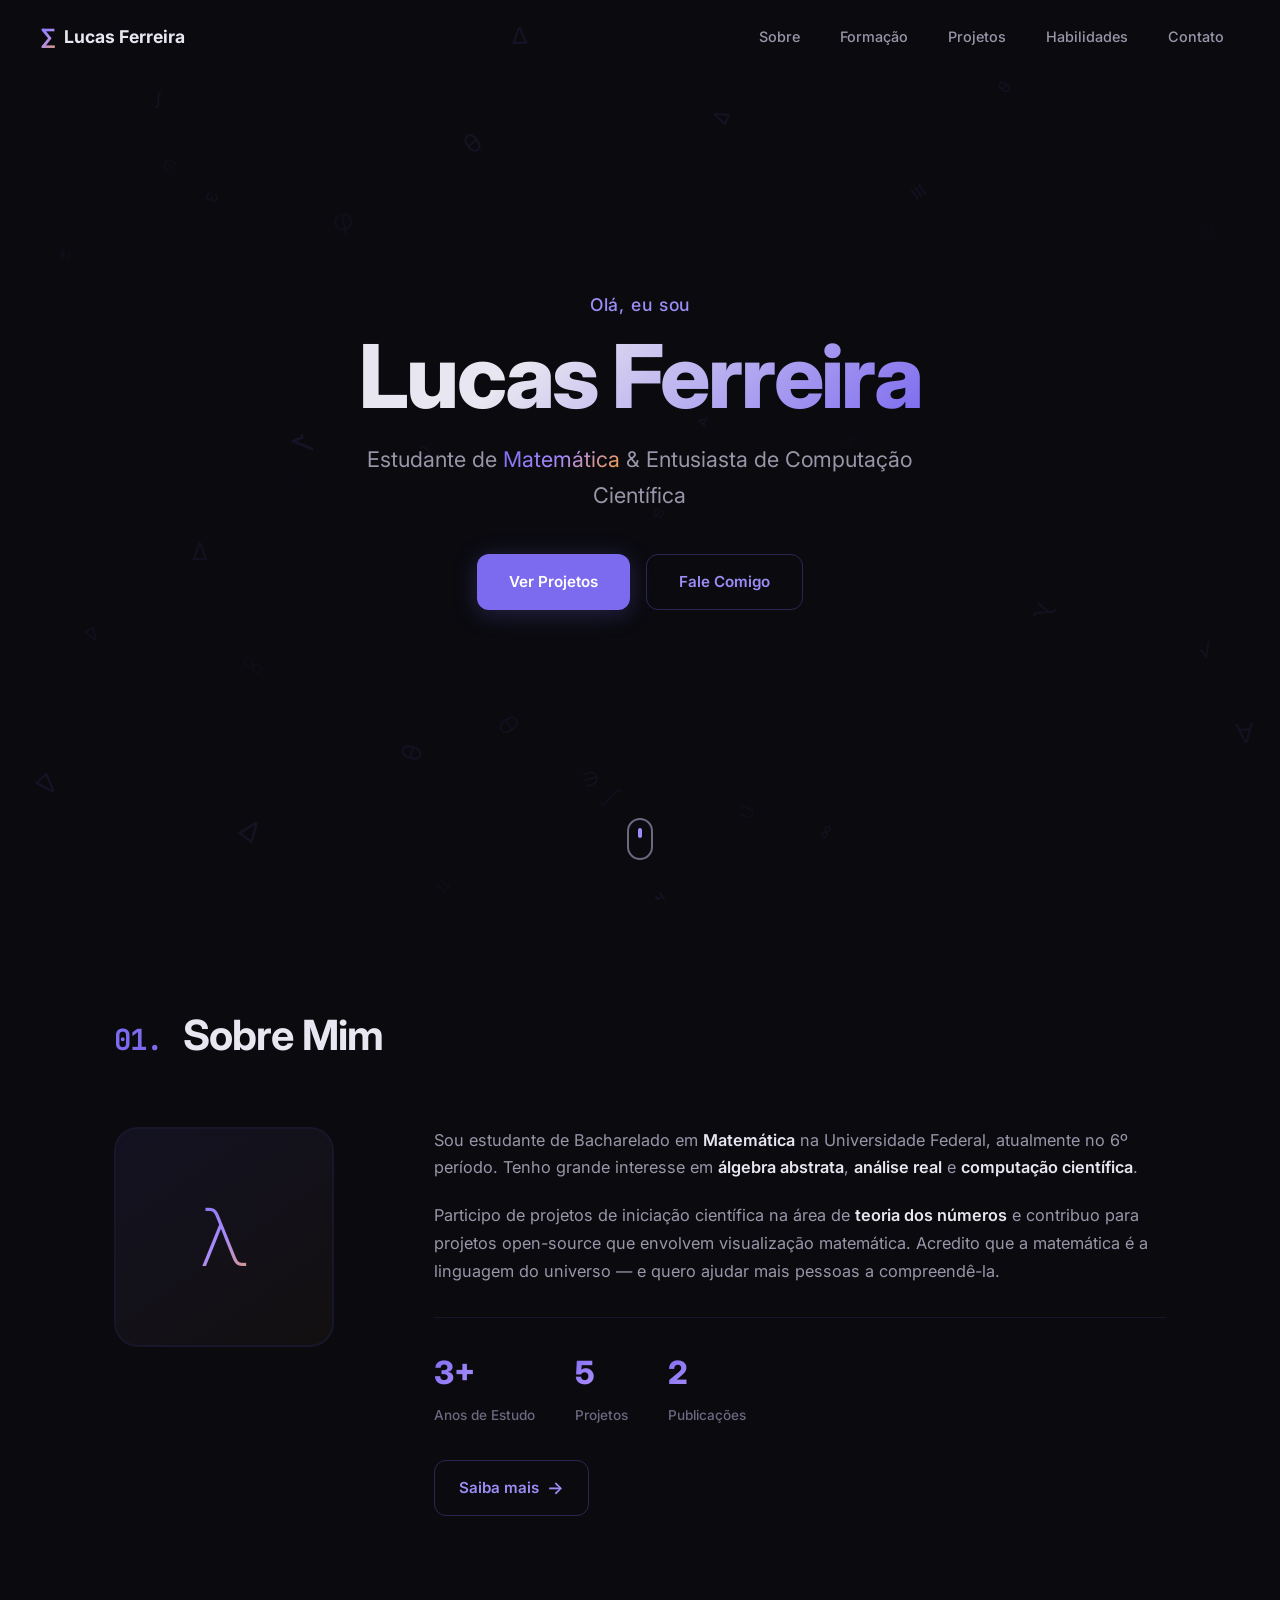
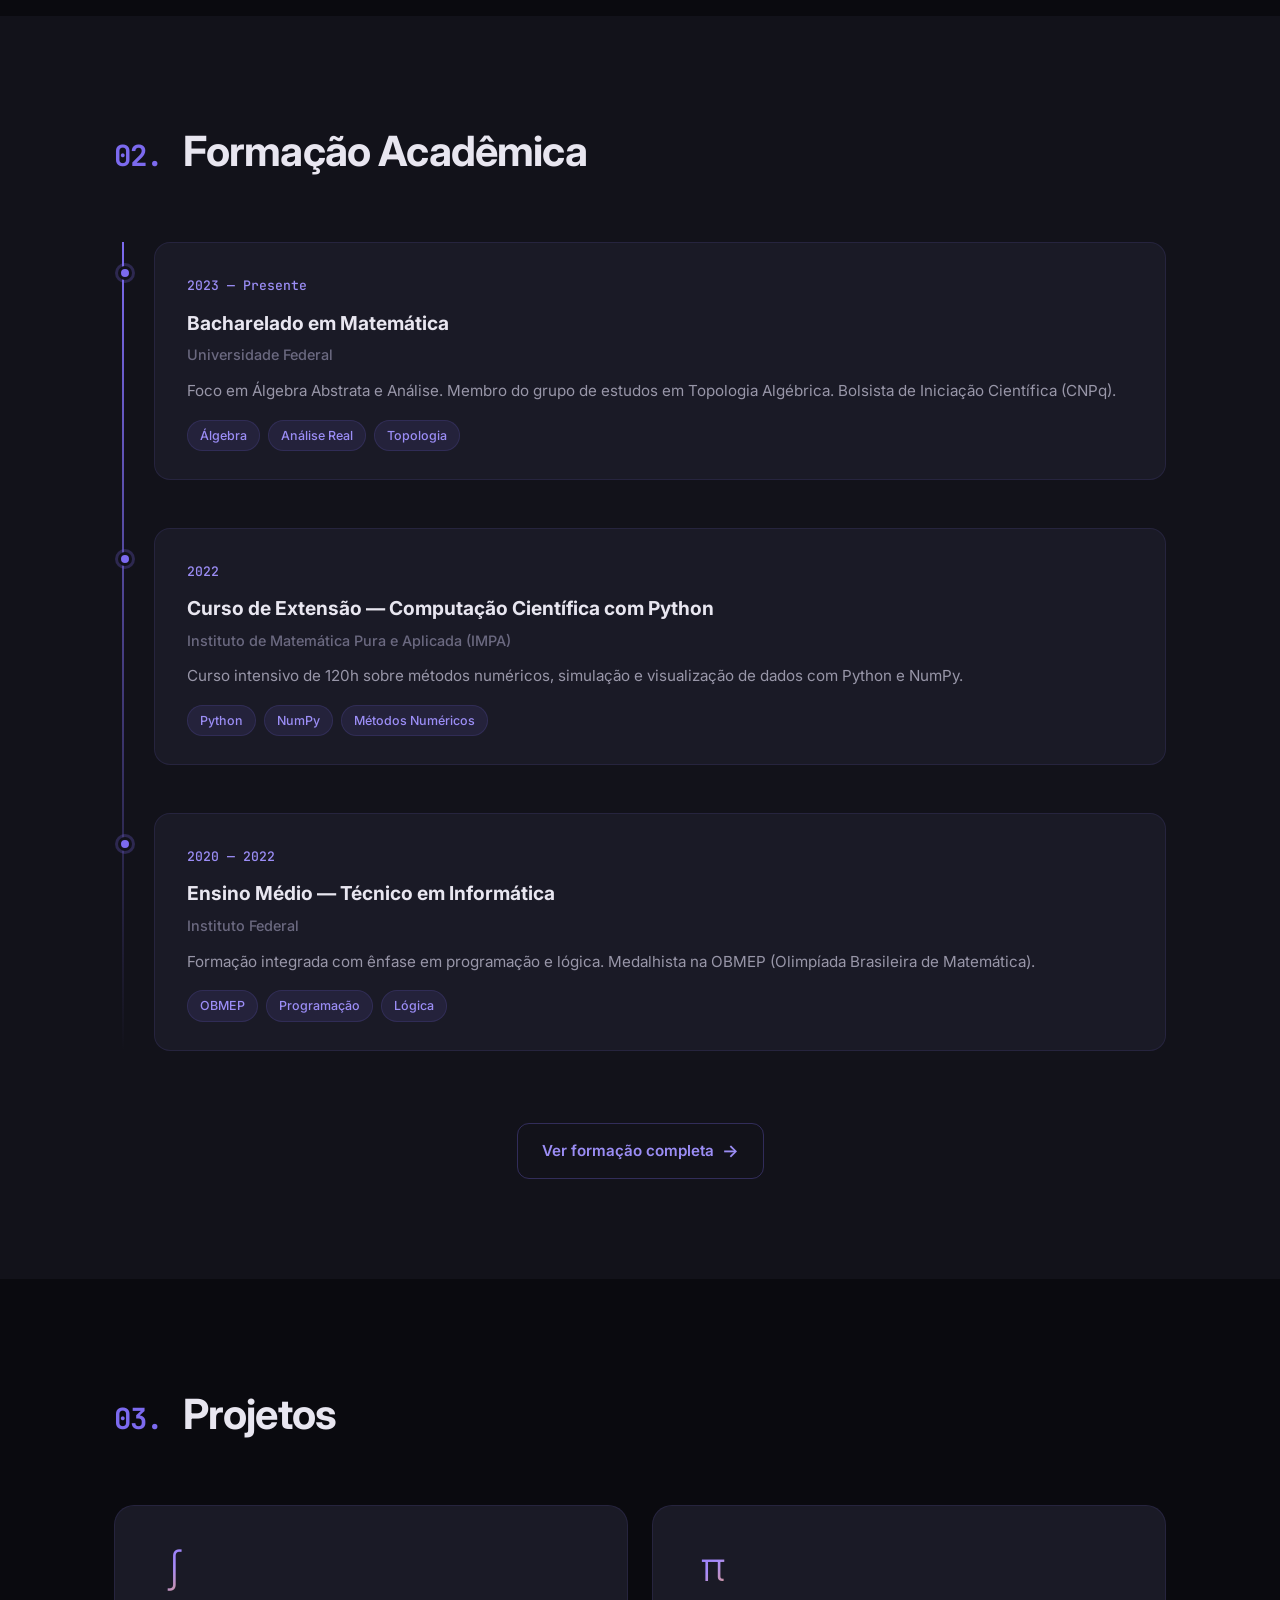
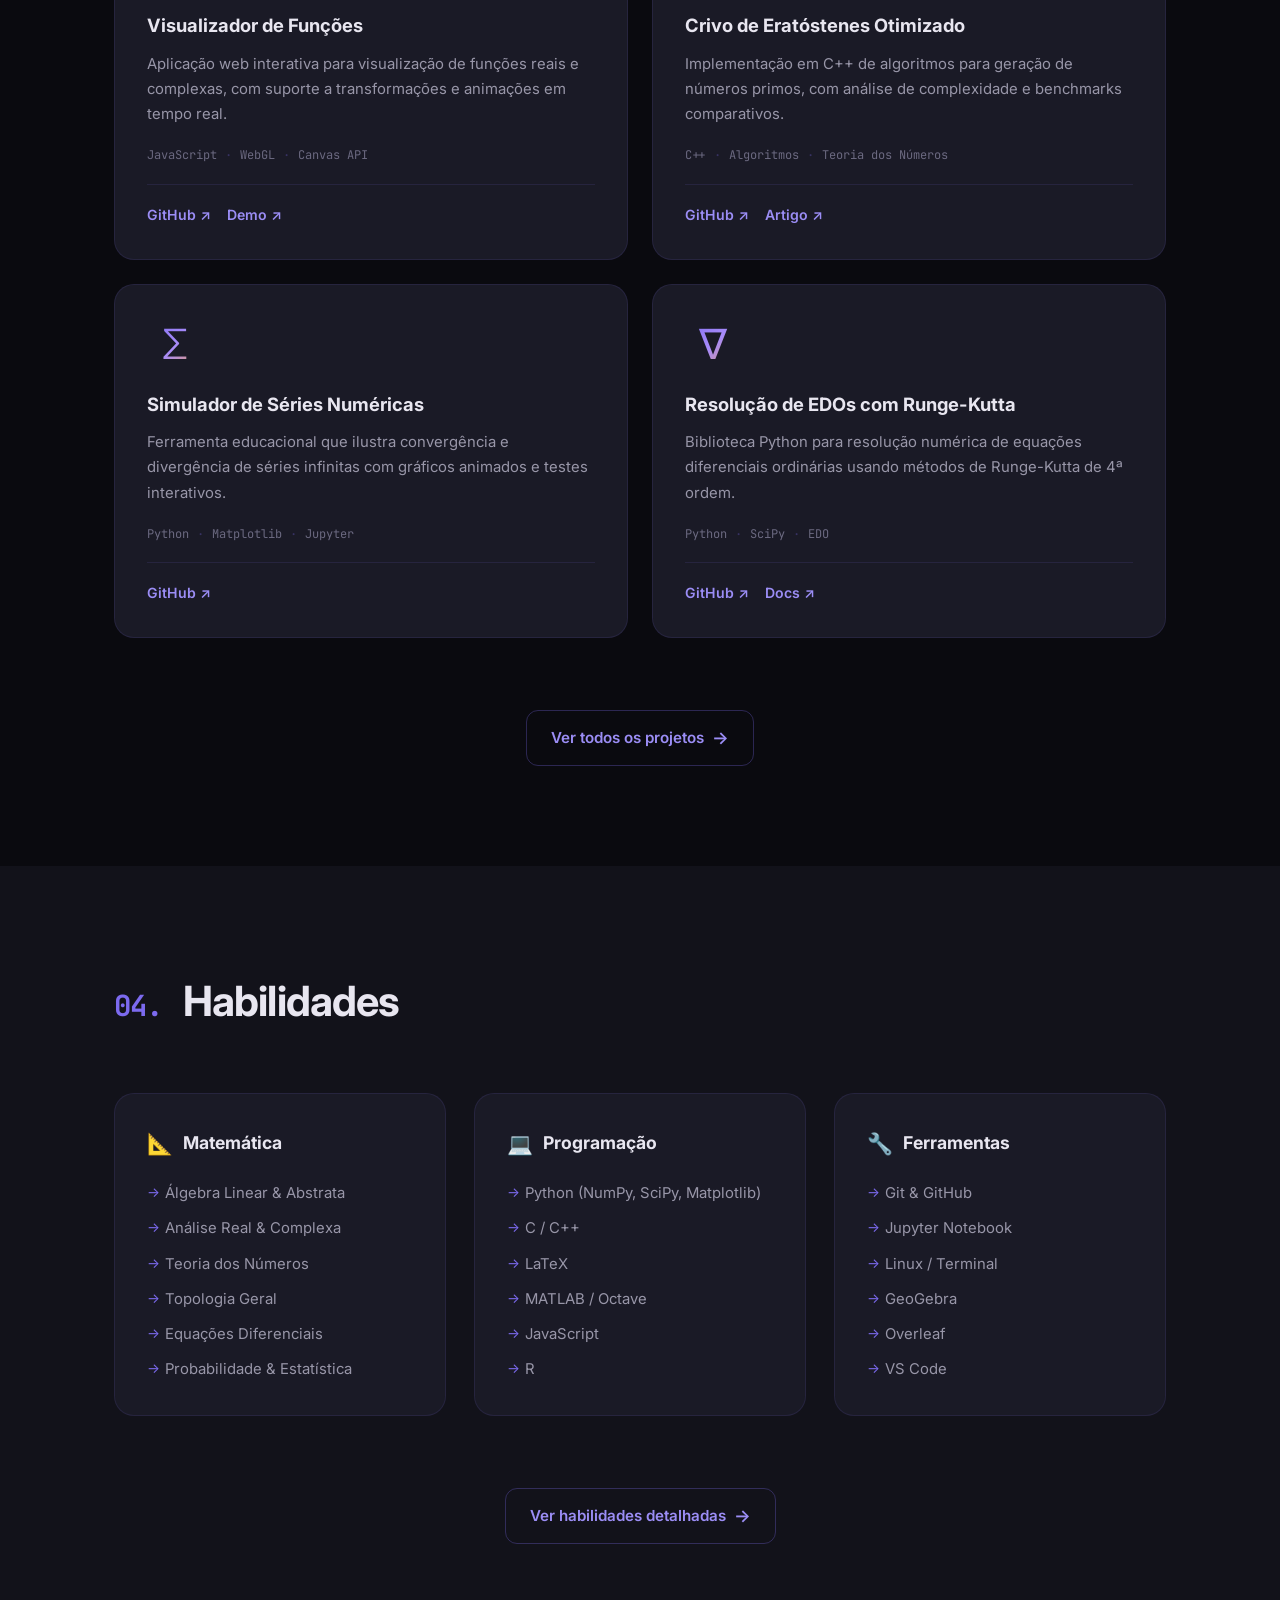
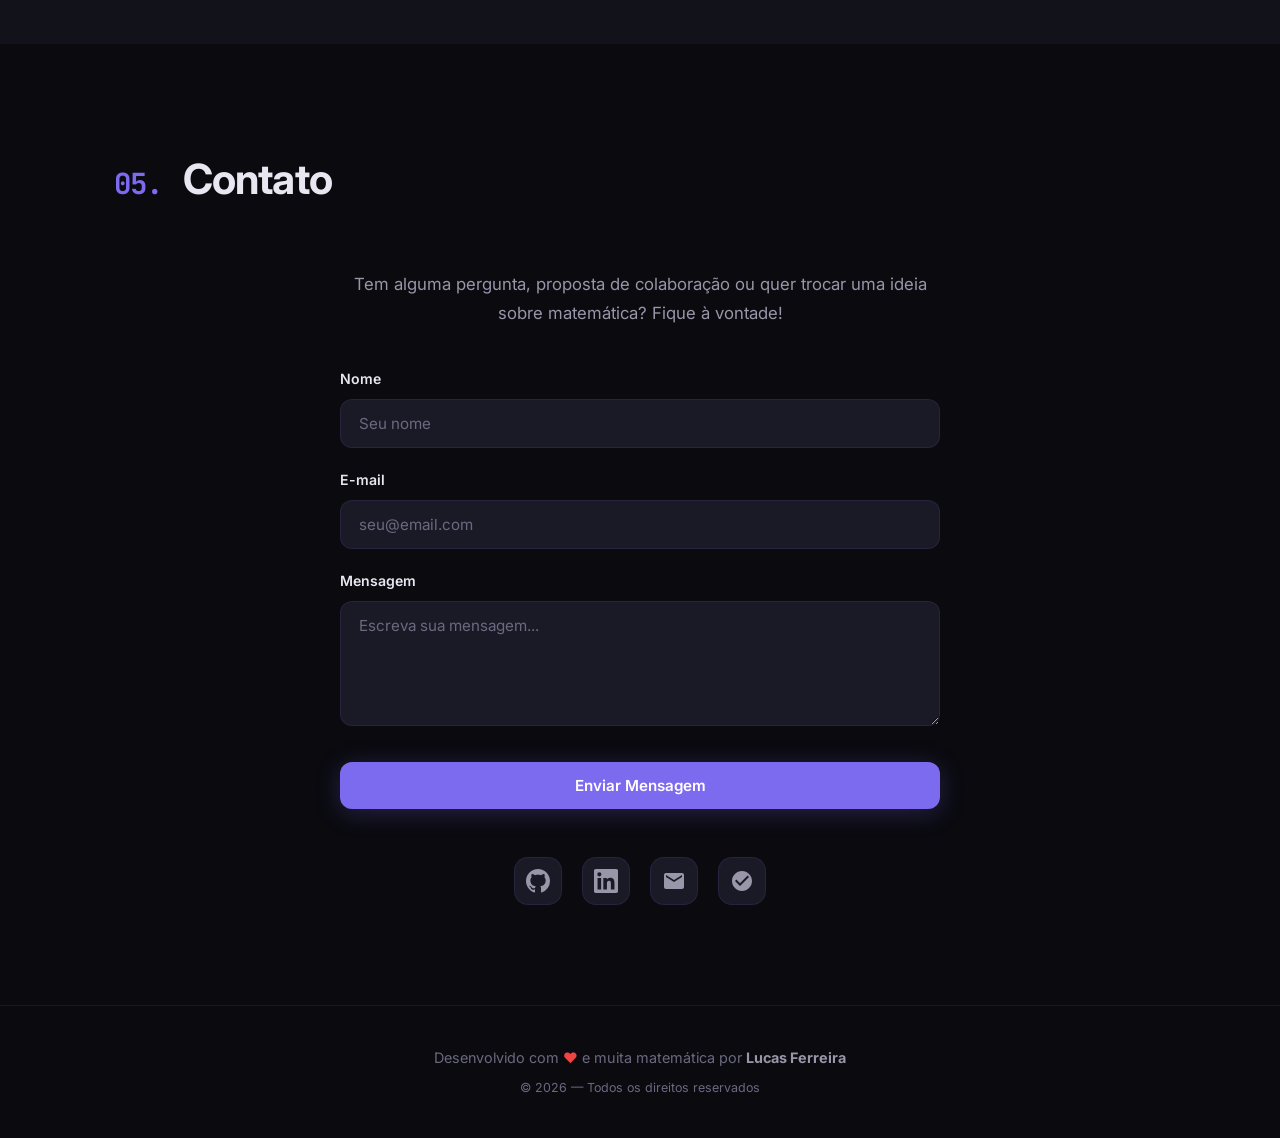
==== commit 085f1daa: "Add files via upload" ====
--- a/index.html
+++ b/index.html
@@ -1,15 +1,20 @@
 <!DOCTYPE html>
 <html lang="pt-BR">
+
 <head>
   <meta charset="UTF-8" />
   <meta name="viewport" content="width=device-width, initial-scale=1.0" />
   <title>Lucas Ferreira — Estudante de Matemática</title>
-  <meta name="description" content="Site pessoal de Lucas Ferreira, estudante de Matemática apaixonado por álgebra, análise e computação científica." />
+  <meta name="description"
+    content="Site pessoal de Lucas Ferreira, estudante de Matemática apaixonado por álgebra, análise e computação científica." />
   <link rel="preconnect" href="https://fonts.googleapis.com" />
   <link rel="preconnect" href="https://fonts.gstatic.com" crossorigin />
-  <link href="https://fonts.googleapis.com/css2?family=Inter:wght@300;400;500;600;700;800&family=JetBrains+Mono:wght@400;500&display=swap" rel="stylesheet" />
+  <link
+    href="https://fonts.googleapis.com/css2?family=Inter:wght@300;400;500;600;700;800&family=JetBrains+Mono:wght@400;500&display=swap"
+    rel="stylesheet" />
   <link rel="stylesheet" href="style.css" />
 </head>
+
 <body>
   <!-- ============ NAVBAR ============ -->
   <nav id="navbar" class="navbar">
@@ -20,11 +25,11 @@
       <span></span><span></span><span></span>
     </button>
     <ul class="nav-links" id="navLinks">
-      <li><a href="#sobre" class="nav-link">Sobre</a></li>
-      <li><a href="#formacao" class="nav-link">Formação</a></li>
-      <li><a href="#projetos" class="nav-link">Projetos</a></li>
-      <li><a href="#habilidades" class="nav-link">Habilidades</a></li>
-      <li><a href="#contato" class="nav-link">Contato</a></li>
+      <li><a href="sobre.html" class="nav-link">Sobre</a></li>
+      <li><a href="formacao.html" class="nav-link">Formação</a></li>
+      <li><a href="projetos.html" class="nav-link">Projetos</a></li>
+      <li><a href="habilidades.html" class="nav-link">Habilidades</a></li>
+      <li><a href="contato.html" class="nav-link">Contato</a></li>
     </ul>
   </nav>
 
@@ -34,7 +39,8 @@
     <div class="hero-content">
       <p class="hero-greeting">Olá, eu sou</p>
       <h1 class="hero-name">Lucas Ferreira</h1>
-      <p class="hero-tagline">Estudante de <span class="highlight">Matemática</span> &amp; Entusiasta de Computação Científica</p>
+      <p class="hero-tagline">Estudante de <span class="highlight">Matemática</span> &amp; Entusiasta de Computação
+        Científica</p>
       <div class="hero-cta">
         <a href="#projetos" class="btn btn-primary">Ver Projetos</a>
         <a href="#contato" class="btn btn-outline">Fale Comigo</a>
@@ -85,6 +91,7 @@
               <span class="stat-label">Publicações</span>
             </div>
           </div>
+          <a href="sobre.html" class="section-link">Saiba mais <span class="section-link-arrow">→</span></a>
         </div>
       </div>
     </div>
@@ -101,7 +108,8 @@
             <span class="timeline-date">2023 — Presente</span>
             <h3>Bacharelado em Matemática</h3>
             <p class="timeline-institution">Universidade Federal</p>
-            <p>Foco em Álgebra Abstrata e Análise. Membro do grupo de estudos em Topologia Algébrica. Bolsista de Iniciação Científica (CNPq).</p>
+            <p>Foco em Álgebra Abstrata e Análise. Membro do grupo de estudos em Topologia Algébrica. Bolsista de
+              Iniciação Científica (CNPq).</p>
             <div class="timeline-tags">
               <span class="tag">Álgebra</span>
               <span class="tag">Análise Real</span>
@@ -115,7 +123,8 @@
             <span class="timeline-date">2022</span>
             <h3>Curso de Extensão — Computação Científica com Python</h3>
             <p class="timeline-institution">Instituto de Matemática Pura e Aplicada (IMPA)</p>
-            <p>Curso intensivo de 120h sobre métodos numéricos, simulação e visualização de dados com Python e NumPy.</p>
+            <p>Curso intensivo de 120h sobre métodos numéricos, simulação e visualização de dados com Python e NumPy.
+            </p>
             <div class="timeline-tags">
               <span class="tag">Python</span>
               <span class="tag">NumPy</span>
@@ -129,7 +138,8 @@
             <span class="timeline-date">2020 — 2022</span>
             <h3>Ensino Médio — Técnico em Informática</h3>
             <p class="timeline-institution">Instituto Federal</p>
-            <p>Formação integrada com ênfase em programação e lógica. Medalhista na OBMEP (Olimpíada Brasileira de Matemática).</p>
+            <p>Formação integrada com ênfase em programação e lógica. Medalhista na OBMEP (Olimpíada Brasileira de
+              Matemática).</p>
             <div class="timeline-tags">
               <span class="tag">OBMEP</span>
               <span class="tag">Programação</span>
@@ -137,6 +147,9 @@
             </div>
           </div>
         </div>
+      </div>
+      <div style="text-align:center;margin-top:40px">
+        <a href="formacao.html" class="section-link">Ver formação completa <span class="section-link-arrow">→</span></a>
       </div>
     </div>
   </section>
@@ -149,7 +162,8 @@
         <article class="project-card">
           <div class="project-icon">∫</div>
           <h3>Visualizador de Funções</h3>
-          <p>Aplicação web interativa para visualização de funções reais e complexas, com suporte a transformações e animações em tempo real.</p>
+          <p>Aplicação web interativa para visualização de funções reais e complexas, com suporte a transformações e
+            animações em tempo real.</p>
           <div class="project-tech">
             <span>JavaScript</span>
             <span>WebGL</span>
@@ -163,7 +177,8 @@
         <article class="project-card">
           <div class="project-icon">π</div>
           <h3>Crivo de Eratóstenes Otimizado</h3>
-          <p>Implementação em C++ de algoritmos para geração de números primos, com análise de complexidade e benchmarks comparativos.</p>
+          <p>Implementação em C++ de algoritmos para geração de números primos, com análise de complexidade e benchmarks
+            comparativos.</p>
           <div class="project-tech">
             <span>C++</span>
             <span>Algoritmos</span>
@@ -177,7 +192,8 @@
         <article class="project-card">
           <div class="project-icon">Σ</div>
           <h3>Simulador de Séries Numéricas</h3>
-          <p>Ferramenta educacional que ilustra convergência e divergência de séries infinitas com gráficos animados e testes interativos.</p>
+          <p>Ferramenta educacional que ilustra convergência e divergência de séries infinitas com gráficos animados e
+            testes interativos.</p>
           <div class="project-tech">
             <span>Python</span>
             <span>Matplotlib</span>
@@ -190,7 +206,8 @@
         <article class="project-card">
           <div class="project-icon">∇</div>
           <h3>Resolução de EDOs com Runge-Kutta</h3>
-          <p>Biblioteca Python para resolução numérica de equações diferenciais ordinárias usando métodos de Runge-Kutta de 4ª ordem.</p>
+          <p>Biblioteca Python para resolução numérica de equações diferenciais ordinárias usando métodos de Runge-Kutta
+            de 4ª ordem.</p>
           <div class="project-tech">
             <span>Python</span>
             <span>SciPy</span>
@@ -201,6 +218,9 @@
             <a href="#" class="project-link">Docs ↗</a>
           </div>
         </article>
+      </div>
+      <div style="text-align:center;margin-top:40px">
+        <a href="projetos.html" class="section-link">Ver todos os projetos <span class="section-link-arrow">→</span></a>
       </div>
     </div>
   </section>
@@ -250,6 +270,10 @@
           </ul>
         </div>
       </div>
+      <div style="text-align:center;margin-top:40px">
+        <a href="habilidades.html" class="section-link">Ver habilidades detalhadas <span
+            class="section-link-arrow">→</span></a>
+      </div>
     </div>
   </section>
 
@@ -278,16 +302,28 @@
         </form>
         <div class="contato-social">
           <a href="#" class="social-link" aria-label="GitHub">
-            <svg viewBox="0 0 24 24" fill="currentColor" width="24" height="24"><path d="M12 0C5.37 0 0 5.37 0 12c0 5.31 3.435 9.795 8.205 11.385.6.105.825-.255.825-.57 0-.285-.015-1.23-.015-2.235-3.015.555-3.795-.735-4.035-1.41-.135-.345-.72-1.41-1.23-1.695-.42-.225-1.02-.78-.015-.795.945-.015 1.62.87 1.845 1.23 1.08 1.815 2.805 1.305 3.495.99.105-.78.42-1.305.765-1.605-2.67-.3-5.46-1.335-5.46-5.925 0-1.305.465-2.385 1.23-3.225-.12-.3-.54-1.53.12-3.18 0 0 1.005-.315 3.3 1.23.96-.27 1.98-.405 3-.405s2.04.135 3 .405c2.295-1.56 3.3-1.23 3.3-1.23.66 1.65.24 2.88.12 3.18.765.84 1.23 1.905 1.23 3.225 0 4.605-2.805 5.625-5.475 5.925.435.375.81 1.095.81 2.22 0 1.605-.015 2.895-.015 3.3 0 .315.225.69.825.57A12.02 12.02 0 0024 12c0-6.63-5.37-12-12-12z"/></svg>
+            <svg viewBox="0 0 24 24" fill="currentColor" width="24" height="24">
+              <path
+                d="M12 0C5.37 0 0 5.37 0 12c0 5.31 3.435 9.795 8.205 11.385.6.105.825-.255.825-.57 0-.285-.015-1.23-.015-2.235-3.015.555-3.795-.735-4.035-1.41-.135-.345-.72-1.41-1.23-1.695-.42-.225-1.02-.78-.015-.795.945-.015 1.62.87 1.845 1.23 1.08 1.815 2.805 1.305 3.495.99.105-.78.42-1.305.765-1.605-2.67-.3-5.46-1.335-5.46-5.925 0-1.305.465-2.385 1.23-3.225-.12-.3-.54-1.53.12-3.18 0 0 1.005-.315 3.3 1.23.96-.27 1.98-.405 3-.405s2.04.135 3 .405c2.295-1.56 3.3-1.23 3.3-1.23.66 1.65.24 2.88.12 3.18.765.84 1.23 1.905 1.23 3.225 0 4.605-2.805 5.625-5.475 5.925.435.375.81 1.095.81 2.22 0 1.605-.015 2.895-.015 3.3 0 .315.225.69.825.57A12.02 12.02 0 0024 12c0-6.63-5.37-12-12-12z" />
+            </svg>
           </a>
           <a href="#" class="social-link" aria-label="LinkedIn">
-            <svg viewBox="0 0 24 24" fill="currentColor" width="24" height="24"><path d="M20.447 20.452h-3.554v-5.569c0-1.328-.027-3.037-1.852-3.037-1.853 0-2.136 1.445-2.136 2.939v5.667H9.351V9h3.414v1.561h.046c.477-.9 1.637-1.85 3.37-1.85 3.601 0 4.267 2.37 4.267 5.455v6.286zM5.337 7.433a2.062 2.062 0 01-2.063-2.065 2.064 2.064 0 112.063 2.065zm1.782 13.019H3.555V9h3.564v11.452zM22.225 0H1.771C.792 0 0 .774 0 1.729v20.542C0 23.227.792 24 1.771 24h20.451C23.2 24 24 23.227 24 22.271V1.729C24 .774 23.2 0 22.222 0h.003z"/></svg>
+            <svg viewBox="0 0 24 24" fill="currentColor" width="24" height="24">
+              <path
+                d="M20.447 20.452h-3.554v-5.569c0-1.328-.027-3.037-1.852-3.037-1.853 0-2.136 1.445-2.136 2.939v5.667H9.351V9h3.414v1.561h.046c.477-.9 1.637-1.85 3.37-1.85 3.601 0 4.267 2.37 4.267 5.455v6.286zM5.337 7.433a2.062 2.062 0 01-2.063-2.065 2.064 2.064 0 112.063 2.065zm1.782 13.019H3.555V9h3.564v11.452zM22.225 0H1.771C.792 0 0 .774 0 1.729v20.542C0 23.227.792 24 1.771 24h20.451C23.2 24 24 23.227 24 22.271V1.729C24 .774 23.2 0 22.222 0h.003z" />
+            </svg>
           </a>
           <a href="mailto:lucas.ferreira@email.com" class="social-link" aria-label="Email">
-            <svg viewBox="0 0 24 24" fill="currentColor" width="24" height="24"><path d="M20 4H4c-1.1 0-1.99.9-1.99 2L2 18c0 1.1.9 2 2 2h16c1.1 0 2-.9 2-2V6c0-1.1-.9-2-2-2zm0 4l-8 5-8-5V6l8 5 8-5v2z"/></svg>
+            <svg viewBox="0 0 24 24" fill="currentColor" width="24" height="24">
+              <path
+                d="M20 4H4c-1.1 0-1.99.9-1.99 2L2 18c0 1.1.9 2 2 2h16c1.1 0 2-.9 2-2V6c0-1.1-.9-2-2-2zm0 4l-8 5-8-5V6l8 5 8-5v2z" />
+            </svg>
           </a>
           <a href="#" class="social-link" aria-label="Lattes">
-            <svg viewBox="0 0 24 24" fill="currentColor" width="24" height="24"><path d="M12 2C6.48 2 2 6.48 2 12s4.48 10 10 10 10-4.48 10-10S17.52 2 12 2zm-2 15l-5-5 1.41-1.41L10 14.17l7.59-7.59L19 8l-9 9z"/></svg>
+            <svg viewBox="0 0 24 24" fill="currentColor" width="24" height="24">
+              <path
+                d="M12 2C6.48 2 2 6.48 2 12s4.48 10 10 10 10-4.48 10-10S17.52 2 12 2zm-2 15l-5-5 1.41-1.41L10 14.17l7.59-7.59L19 8l-9 9z" />
+            </svg>
           </a>
         </div>
       </div>
@@ -302,4 +338,5 @@
 
   <script src="script.js"></script>
 </body>
-</html>
+
+</html>
--- a/style.css
+++ b/style.css
@@ -19,7 +19,7 @@
   --accent-secondary: #f59e42;
 
   --gradient-hero: linear-gradient(135deg, #7c6aef 0%, #a78bfa 50%, #f59e42 100%);
-  --gradient-card: linear-gradient(145deg, rgba(124,106,239,0.08), rgba(245,158,66,0.04));
+  --gradient-card: linear-gradient(145deg, rgba(124, 106, 239, 0.08), rgba(245, 158, 66, 0.04));
 
   --border: rgba(124, 106, 239, 0.12);
   --border-hover: rgba(124, 106, 239, 0.3);
@@ -40,7 +40,9 @@
 /* ========================================
    RESET & BASE
    ======================================== */
-*, *::before, *::after {
+*,
+*::before,
+*::after {
   box-sizing: border-box;
   margin: 0;
   padding: 0;
@@ -65,7 +67,10 @@
   text-decoration: none;
   transition: color 0.3s var(--ease);
 }
-a:hover { color: var(--accent-secondary); }
+
+a:hover {
+  color: var(--accent-secondary);
+}
 
 img {
   max-width: 100%;
@@ -184,6 +189,7 @@
   cursor: pointer;
   padding: 4px;
 }
+
 .nav-toggle span {
   display: block;
   width: 24px;
@@ -192,9 +198,18 @@
   border-radius: 2px;
   transition: transform 0.3s var(--ease), opacity 0.3s var(--ease);
 }
-.nav-toggle.open span:nth-child(1) { transform: translateY(7px) rotate(45deg); }
-.nav-toggle.open span:nth-child(2) { opacity: 0; }
-.nav-toggle.open span:nth-child(3) { transform: translateY(-7px) rotate(-45deg); }
+
+.nav-toggle.open span:nth-child(1) {
+  transform: translateY(7px) rotate(45deg);
+}
+
+.nav-toggle.open span:nth-child(2) {
+  opacity: 0;
+}
+
+.nav-toggle.open span:nth-child(3) {
+  transform: translateY(-7px) rotate(-45deg);
+}
 
 /* ========================================
    HERO
@@ -226,8 +241,15 @@
 }
 
 @keyframes fadeUp {
-  from { opacity: 0; transform: translateY(40px); }
-  to { opacity: 1; transform: translateY(0); }
+  from {
+    opacity: 0;
+    transform: translateY(40px);
+  }
+
+  to {
+    opacity: 1;
+    transform: translateY(0);
+  }
 }
 
 .hero-greeting {
@@ -284,6 +306,7 @@
   color: #fff;
   box-shadow: 0 4px 24px var(--accent-glow);
 }
+
 .btn-primary:hover {
   transform: translateY(-2px);
   box-shadow: 0 8px 32px rgba(124, 106, 239, 0.4);
@@ -295,6 +318,7 @@
   color: var(--accent-light);
   border: 1.5px solid var(--border-hover);
 }
+
 .btn-outline:hover {
   background: rgba(124, 106, 239, 0.08);
   transform: translateY(-2px);
@@ -330,13 +354,29 @@
 }
 
 @keyframes scrollDot {
-  0%, 100% { opacity: 0.3; transform: translateY(0); }
-  50% { opacity: 1; transform: translateY(8px); }
+
+  0%,
+  100% {
+    opacity: 0.3;
+    transform: translateY(0);
+  }
+
+  50% {
+    opacity: 1;
+    transform: translateY(8px);
+  }
 }
 
 @keyframes floatUp {
-  0%, 100% { transform: translateX(-50%) translateY(0); }
-  50% { transform: translateX(-50%) translateY(-8px); }
+
+  0%,
+  100% {
+    transform: translateX(-50%) translateY(0);
+  }
+
+  50% {
+    transform: translateX(-50%) translateY(-8px);
+  }
 }
 
 /* ========================================
@@ -370,8 +410,13 @@
   transition: opacity 0.4s var(--ease);
 }
 
-.avatar-frame:hover { border-color: transparent; }
-.avatar-frame:hover::before { opacity: 1; }
+.avatar-frame:hover {
+  border-color: transparent;
+}
+
+.avatar-frame:hover::before {
+  opacity: 1;
+}
 
 .avatar-placeholder {
   width: 100%;
@@ -453,7 +498,9 @@
   margin-bottom: 48px;
 }
 
-.timeline-item:last-child { margin-bottom: 0; }
+.timeline-item:last-child {
+  margin-bottom: 0;
+}
 
 .timeline-dot {
   position: absolute;
@@ -479,7 +526,7 @@
 .timeline-card:hover {
   border-color: var(--border-hover);
   transform: translateX(6px);
-  box-shadow: 0 8px 32px rgba(0,0,0,0.2);
+  box-shadow: 0 8px 32px rgba(0, 0, 0, 0.2);
 }
 
 .timeline-date {
@@ -546,7 +593,7 @@
 .project-card:hover {
   border-color: var(--border-hover);
   transform: translateY(-6px);
-  box-shadow: 0 16px 48px rgba(0,0,0,0.25);
+  box-shadow: 0 16px 48px rgba(0, 0, 0, 0.25);
 }
 
 .project-icon {
@@ -613,7 +660,10 @@
   color: var(--accent-light);
   transition: color 0.3s var(--ease);
 }
-.project-link:hover { color: var(--accent-secondary); }
+
+.project-link:hover {
+  color: var(--accent-secondary);
+}
 
 /* ========================================
    HABILIDADES
@@ -788,11 +838,20 @@
 }
 
 @keyframes heartbeat {
-  0%, 100% { transform: scale(1); }
-  50% { transform: scale(1.2); }
-}
-
-.footer strong { color: var(--text-secondary); }
+
+  0%,
+  100% {
+    transform: scale(1);
+  }
+
+  50% {
+    transform: scale(1.2);
+  }
+}
+
+.footer strong {
+  color: var(--text-secondary);
+}
 
 .footer-small {
   font-size: 0.78rem;
@@ -822,18 +881,36 @@
     gap: 40px;
     justify-items: center;
   }
-  .sobre-text { text-align: center; }
-  .sobre-stats { justify-content: center; }
-
-  .projects-grid { grid-template-columns: 1fr; }
-  .skills-grid { grid-template-columns: 1fr; }
+
+  .sobre-text {
+    text-align: center;
+  }
+
+  .sobre-stats {
+    justify-content: center;
+  }
+
+  .projects-grid {
+    grid-template-columns: 1fr;
+  }
+
+  .skills-grid {
+    grid-template-columns: 1fr;
+  }
 }
 
 @media (max-width: 720px) {
-  .navbar { padding: 14px 20px; }
-  .navbar.scrolled { padding: 10px 20px; }
-
-  .nav-toggle { display: flex; }
+  .navbar {
+    padding: 14px 20px;
+  }
+
+  .navbar.scrolled {
+    padding: 10px 20px;
+  }
+
+  .nav-toggle {
+    display: flex;
+  }
 
   .nav-links {
     position: fixed;
@@ -847,7 +924,7 @@
     align-items: center;
     gap: 8px;
     transition: right 0.4s var(--ease);
-    box-shadow: -8px 0 32px rgba(0,0,0,0.3);
+    box-shadow: -8px 0 32px rgba(0, 0, 0, 0.3);
   }
 
   .nav-links.open {
@@ -883,3 +960,512 @@
     padding: 22px 20px;
   }
 }
+
+/* ========================================
+   SUB-PAGES — SHARED STYLES
+   ======================================== */
+
+/* Page Hero (compact) */
+.page-hero {
+  padding: 160px 0 80px;
+  position: relative;
+  overflow: hidden;
+  background: var(--bg-secondary);
+  border-bottom: 1px solid var(--border);
+}
+
+.page-hero::before {
+  content: '';
+  position: absolute;
+  top: -50%;
+  left: -20%;
+  width: 60%;
+  height: 200%;
+  background: radial-gradient(circle, var(--accent-glow) 0%, transparent 70%);
+  pointer-events: none;
+  animation: heroGlow 8s ease-in-out infinite alternate;
+}
+
+@keyframes heroGlow {
+  0% {
+    opacity: 0.3;
+    transform: translate(0, 0);
+  }
+
+  100% {
+    opacity: 0.6;
+    transform: translate(10%, -5%);
+  }
+}
+
+.page-hero .container {
+  position: relative;
+  z-index: 2;
+}
+
+.page-hero-icon {
+  font-size: 3.5rem;
+  margin-bottom: 16px;
+  display: inline-block;
+  background: var(--gradient-hero);
+  -webkit-background-clip: text;
+  -webkit-text-fill-color: transparent;
+  background-clip: text;
+}
+
+.page-hero h1 {
+  font-size: clamp(2.2rem, 5vw, 3.5rem);
+  font-weight: 800;
+  letter-spacing: -0.03em;
+  margin-bottom: 12px;
+  background: linear-gradient(135deg, #e8e6f0 30%, #7c6aef 100%);
+  -webkit-background-clip: text;
+  -webkit-text-fill-color: transparent;
+  background-clip: text;
+}
+
+.page-hero p {
+  font-size: 1.1rem;
+  color: var(--text-secondary);
+  max-width: 600px;
+}
+
+/* Breadcrumb */
+.breadcrumb {
+  display: flex;
+  align-items: center;
+  gap: 8px;
+  margin-bottom: 24px;
+  font-size: 0.88rem;
+}
+
+.breadcrumb a {
+  color: var(--text-muted);
+  font-weight: 500;
+  transition: color 0.3s var(--ease);
+}
+
+.breadcrumb a:hover {
+  color: var(--accent-light);
+}
+
+.breadcrumb .breadcrumb-sep {
+  color: var(--text-muted);
+  font-size: 0.75rem;
+}
+
+.breadcrumb .breadcrumb-current {
+  color: var(--accent-light);
+  font-weight: 600;
+}
+
+/* "Saiba mais" link on index */
+.section-link {
+  display: inline-flex;
+  align-items: center;
+  gap: 8px;
+  margin-top: 32px;
+  font-weight: 600;
+  font-size: 0.95rem;
+  color: var(--accent-light);
+  padding: 12px 24px;
+  border: 1.5px solid var(--border-hover);
+  border-radius: 12px;
+  transition: background 0.3s var(--ease), transform 0.3s var(--ease-bounce), gap 0.3s var(--ease);
+}
+
+.section-link:hover {
+  background: rgba(124, 106, 239, 0.08);
+  transform: translateY(-2px);
+  gap: 12px;
+  color: var(--accent-light);
+}
+
+.section-link-arrow {
+  transition: transform 0.3s var(--ease);
+  font-size: 1.1rem;
+}
+
+.section-link:hover .section-link-arrow {
+  transform: translateX(4px);
+}
+
+/* Page content section */
+.page-section {
+  padding: 80px 0;
+}
+
+.page-section.alt-bg {
+  background: var(--bg-secondary);
+}
+
+.page-section-title {
+  font-size: 1.6rem;
+  font-weight: 700;
+  margin-bottom: 32px;
+  display: flex;
+  align-items: center;
+  gap: 12px;
+}
+
+.page-section-title .icon {
+  font-size: 1.4rem;
+  background: var(--gradient-hero);
+  -webkit-background-clip: text;
+  -webkit-text-fill-color: transparent;
+  background-clip: text;
+}
+
+/* Detail cards grid */
+.detail-grid {
+  display: grid;
+  grid-template-columns: repeat(2, 1fr);
+  gap: 24px;
+}
+
+.detail-card {
+  background: var(--bg-card);
+  border: 1px solid var(--border);
+  border-radius: 20px;
+  padding: 32px;
+  transition: border-color 0.35s var(--ease), transform 0.35s var(--ease), box-shadow 0.35s var(--ease);
+}
+
+.detail-card:hover {
+  border-color: var(--border-hover);
+  transform: translateY(-4px);
+  box-shadow: 0 12px 40px rgba(0, 0, 0, 0.2);
+}
+
+.detail-card h3 {
+  font-size: 1.15rem;
+  font-weight: 700;
+  margin-bottom: 10px;
+}
+
+.detail-card p {
+  color: var(--text-secondary);
+  font-size: 0.95rem;
+  line-height: 1.7;
+}
+
+.detail-card .detail-icon {
+  font-size: 2rem;
+  margin-bottom: 14px;
+  display: inline-block;
+  background: var(--gradient-hero);
+  -webkit-background-clip: text;
+  -webkit-text-fill-color: transparent;
+  background-clip: text;
+}
+
+/* Full-width detail card */
+.detail-card.full-width {
+  grid-column: 1 / -1;
+}
+
+/* Bio/text block */
+.bio-text {
+  max-width: 800px;
+}
+
+.bio-text p {
+  color: var(--text-secondary);
+  font-size: 1.05rem;
+  margin-bottom: 20px;
+  line-height: 1.8;
+}
+
+.bio-text strong {
+  color: var(--text-primary);
+  font-weight: 600;
+}
+
+/* Expanded stats */
+.stats-grid {
+  display: grid;
+  grid-template-columns: repeat(4, 1fr);
+  gap: 24px;
+  margin-top: 48px;
+}
+
+.stat-card {
+  background: var(--bg-card);
+  border: 1px solid var(--border);
+  border-radius: 16px;
+  padding: 28px;
+  text-align: center;
+  transition: border-color 0.3s var(--ease), transform 0.3s var(--ease);
+}
+
+.stat-card:hover {
+  border-color: var(--border-hover);
+  transform: translateY(-4px);
+}
+
+.stat-card .stat-number {
+  font-size: 2.4rem;
+}
+
+.stat-card .stat-label {
+  margin-top: 4px;
+}
+
+/* Skill bars for habilidades page */
+.skill-detail-category {
+  background: var(--bg-card);
+  border: 1px solid var(--border);
+  border-radius: 20px;
+  padding: 36px;
+  margin-bottom: 28px;
+  transition: border-color 0.3s var(--ease);
+}
+
+.skill-detail-category:hover {
+  border-color: var(--border-hover);
+}
+
+.skill-detail-category h3 {
+  font-size: 1.2rem;
+  font-weight: 700;
+  margin-bottom: 24px;
+  display: flex;
+  align-items: center;
+  gap: 10px;
+}
+
+.skill-bar-item {
+  margin-bottom: 18px;
+}
+
+.skill-bar-item:last-child {
+  margin-bottom: 0;
+}
+
+.skill-bar-header {
+  display: flex;
+  justify-content: space-between;
+  margin-bottom: 8px;
+  font-size: 0.93rem;
+}
+
+.skill-bar-header span:first-child {
+  color: var(--text-primary);
+  font-weight: 500;
+}
+
+.skill-bar-header span:last-child {
+  color: var(--text-muted);
+  font-family: var(--font-mono);
+  font-size: 0.82rem;
+}
+
+.skill-bar {
+  height: 8px;
+  background: rgba(124, 106, 239, 0.1);
+  border-radius: 4px;
+  overflow: hidden;
+}
+
+.skill-bar-fill {
+  height: 100%;
+  background: var(--gradient-hero);
+  border-radius: 4px;
+  width: 0;
+  transition: width 1.2s var(--ease);
+}
+
+.skill-bar-fill.animated {
+  width: var(--fill-width, 0);
+}
+
+/* Project detail page */
+.project-detail-card {
+  background: var(--bg-card);
+  border: 1px solid var(--border);
+  border-radius: 24px;
+  padding: 40px;
+  margin-bottom: 32px;
+  transition: border-color 0.35s var(--ease), box-shadow 0.35s var(--ease);
+}
+
+.project-detail-card:hover {
+  border-color: var(--border-hover);
+  box-shadow: 0 12px 48px rgba(0, 0, 0, 0.2);
+}
+
+.project-detail-header {
+  display: flex;
+  align-items: flex-start;
+  gap: 24px;
+  margin-bottom: 20px;
+}
+
+.project-detail-icon {
+  font-size: 2.8rem;
+  font-weight: 300;
+  width: 64px;
+  height: 64px;
+  display: flex;
+  align-items: center;
+  justify-content: center;
+  background: rgba(124, 106, 239, 0.08);
+  border-radius: 16px;
+  flex-shrink: 0;
+  background-image: var(--gradient-hero);
+  -webkit-background-clip: text;
+  -webkit-text-fill-color: transparent;
+  background-clip: text;
+}
+
+.project-detail-header h3 {
+  font-size: 1.4rem;
+  font-weight: 700;
+  margin-bottom: 4px;
+}
+
+.project-detail-header .project-status {
+  font-size: 0.82rem;
+  font-family: var(--font-mono);
+  color: var(--accent-light);
+  font-weight: 500;
+}
+
+.project-detail-body p {
+  color: var(--text-secondary);
+  font-size: 1rem;
+  line-height: 1.8;
+  margin-bottom: 16px;
+}
+
+.project-features {
+  display: grid;
+  grid-template-columns: repeat(2, 1fr);
+  gap: 12px;
+  margin: 24px 0;
+}
+
+.project-feature {
+  display: flex;
+  align-items: center;
+  gap: 10px;
+  color: var(--text-secondary);
+  font-size: 0.93rem;
+}
+
+.project-feature::before {
+  content: '✦';
+  color: var(--accent);
+  font-size: 0.8rem;
+}
+
+.project-detail-footer {
+  display: flex;
+  align-items: center;
+  justify-content: space-between;
+  padding-top: 24px;
+  border-top: 1px solid var(--border);
+  margin-top: 24px;
+}
+
+/* Contact detail page */
+.contact-grid {
+  display: grid;
+  grid-template-columns: 1fr 1fr;
+  gap: 48px;
+  align-items: start;
+}
+
+.contact-info-card {
+  display: flex;
+  align-items: flex-start;
+  gap: 16px;
+  padding: 24px;
+  background: var(--bg-card);
+  border: 1px solid var(--border);
+  border-radius: 16px;
+  margin-bottom: 16px;
+  transition: border-color 0.3s var(--ease), transform 0.3s var(--ease);
+}
+
+.contact-info-card:hover {
+  border-color: var(--border-hover);
+  transform: translateX(6px);
+}
+
+.contact-info-icon {
+  width: 48px;
+  height: 48px;
+  display: flex;
+  align-items: center;
+  justify-content: center;
+  border-radius: 12px;
+  background: rgba(124, 106, 239, 0.1);
+  color: var(--accent-light);
+  flex-shrink: 0;
+  font-size: 1.2rem;
+}
+
+.contact-info-card h4 {
+  font-size: 1rem;
+  font-weight: 600;
+  margin-bottom: 4px;
+}
+
+.contact-info-card p {
+  color: var(--text-secondary);
+  font-size: 0.9rem;
+}
+
+/* Back to top button on sub-pages */
+.back-home {
+  display: inline-flex;
+  align-items: center;
+  gap: 8px;
+  font-weight: 600;
+  font-size: 0.9rem;
+  color: var(--text-muted);
+  margin-bottom: 20px;
+  transition: color 0.3s var(--ease), gap 0.3s var(--ease);
+}
+
+.back-home:hover {
+  color: var(--accent-light);
+  gap: 12px;
+}
+
+/* ========================================
+   SUB-PAGES RESPONSIVE
+   ======================================== */
+@media (max-width: 900px) {
+  .detail-grid {
+    grid-template-columns: 1fr;
+  }
+
+  .stats-grid {
+    grid-template-columns: repeat(2, 1fr);
+  }
+
+  .contact-grid {
+    grid-template-columns: 1fr;
+  }
+
+  .project-features {
+    grid-template-columns: 1fr;
+  }
+}
+
+@media (max-width: 720px) {
+  .page-hero {
+    padding: 130px 0 60px;
+  }
+
+  .page-section {
+    padding: 56px 0;
+  }
+
+  .stats-grid {
+    grid-template-columns: 1fr 1fr;
+    gap: 16px;
+  }
+}
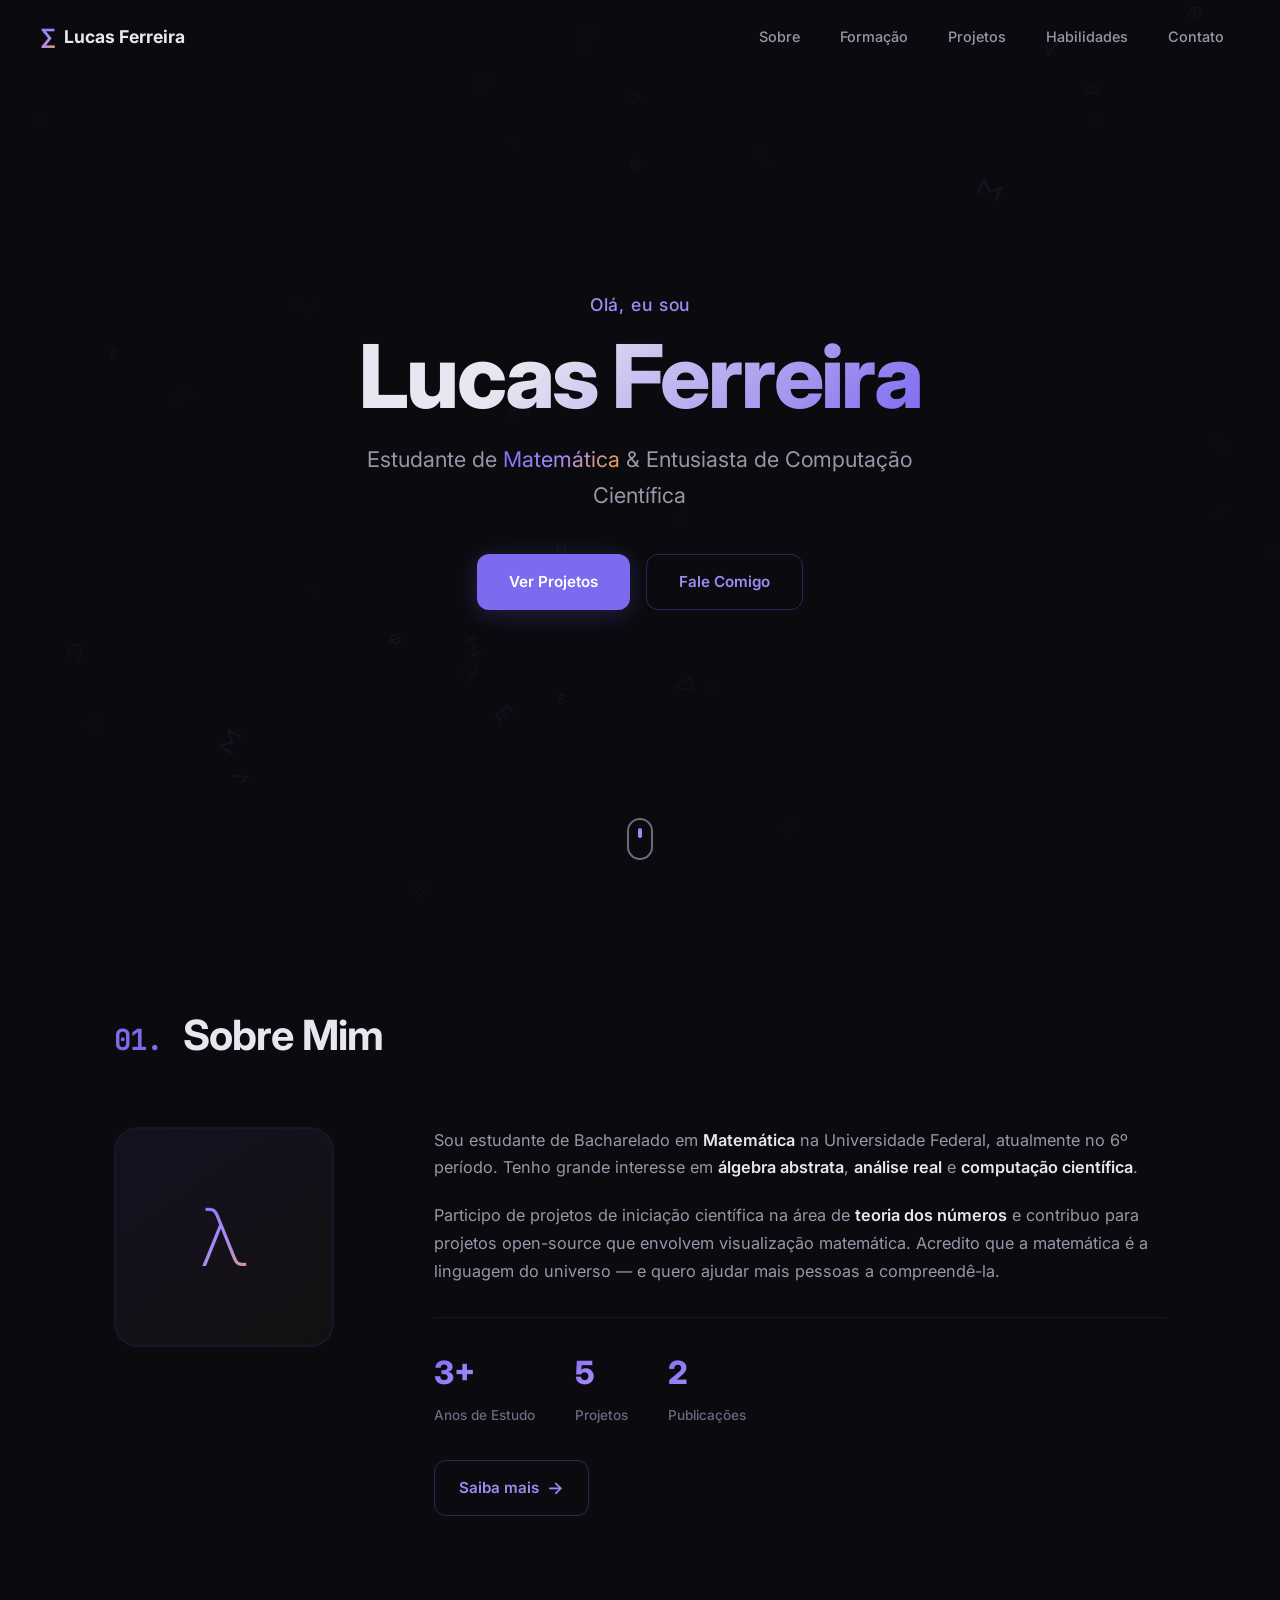
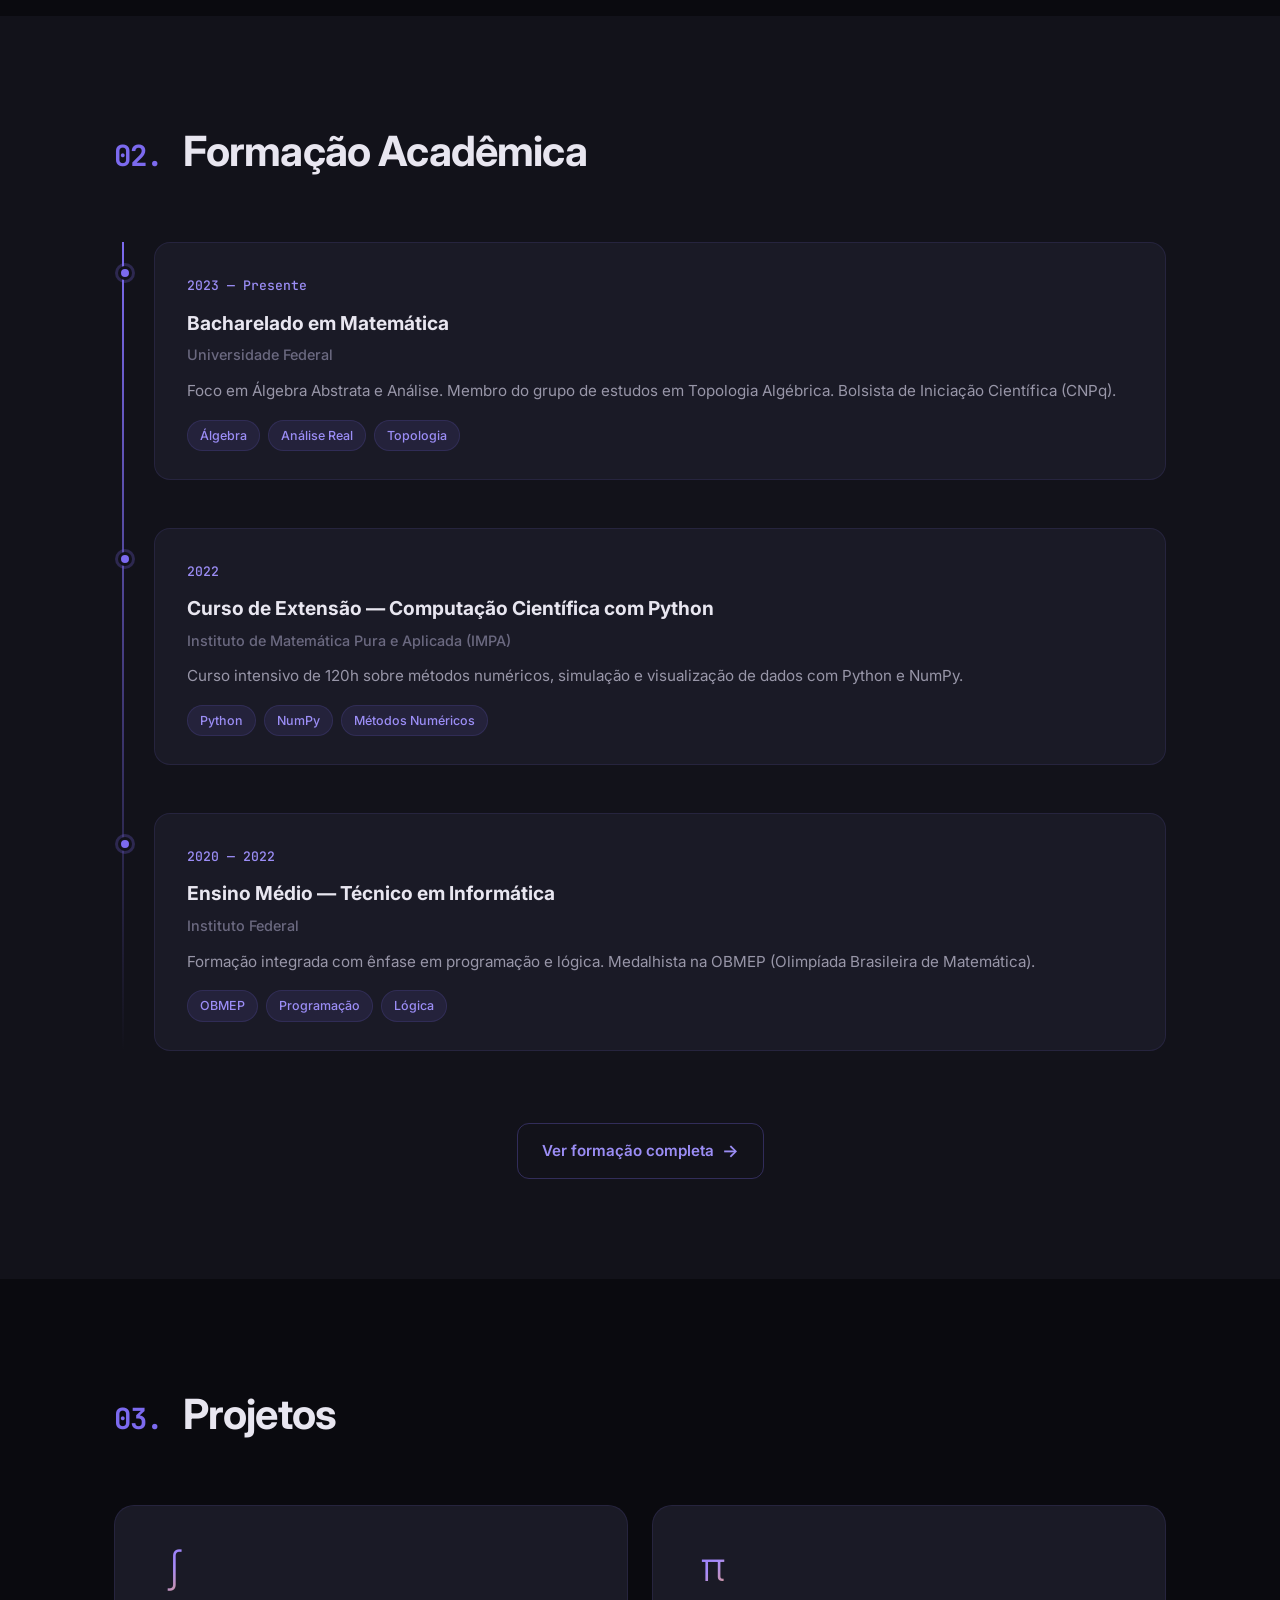
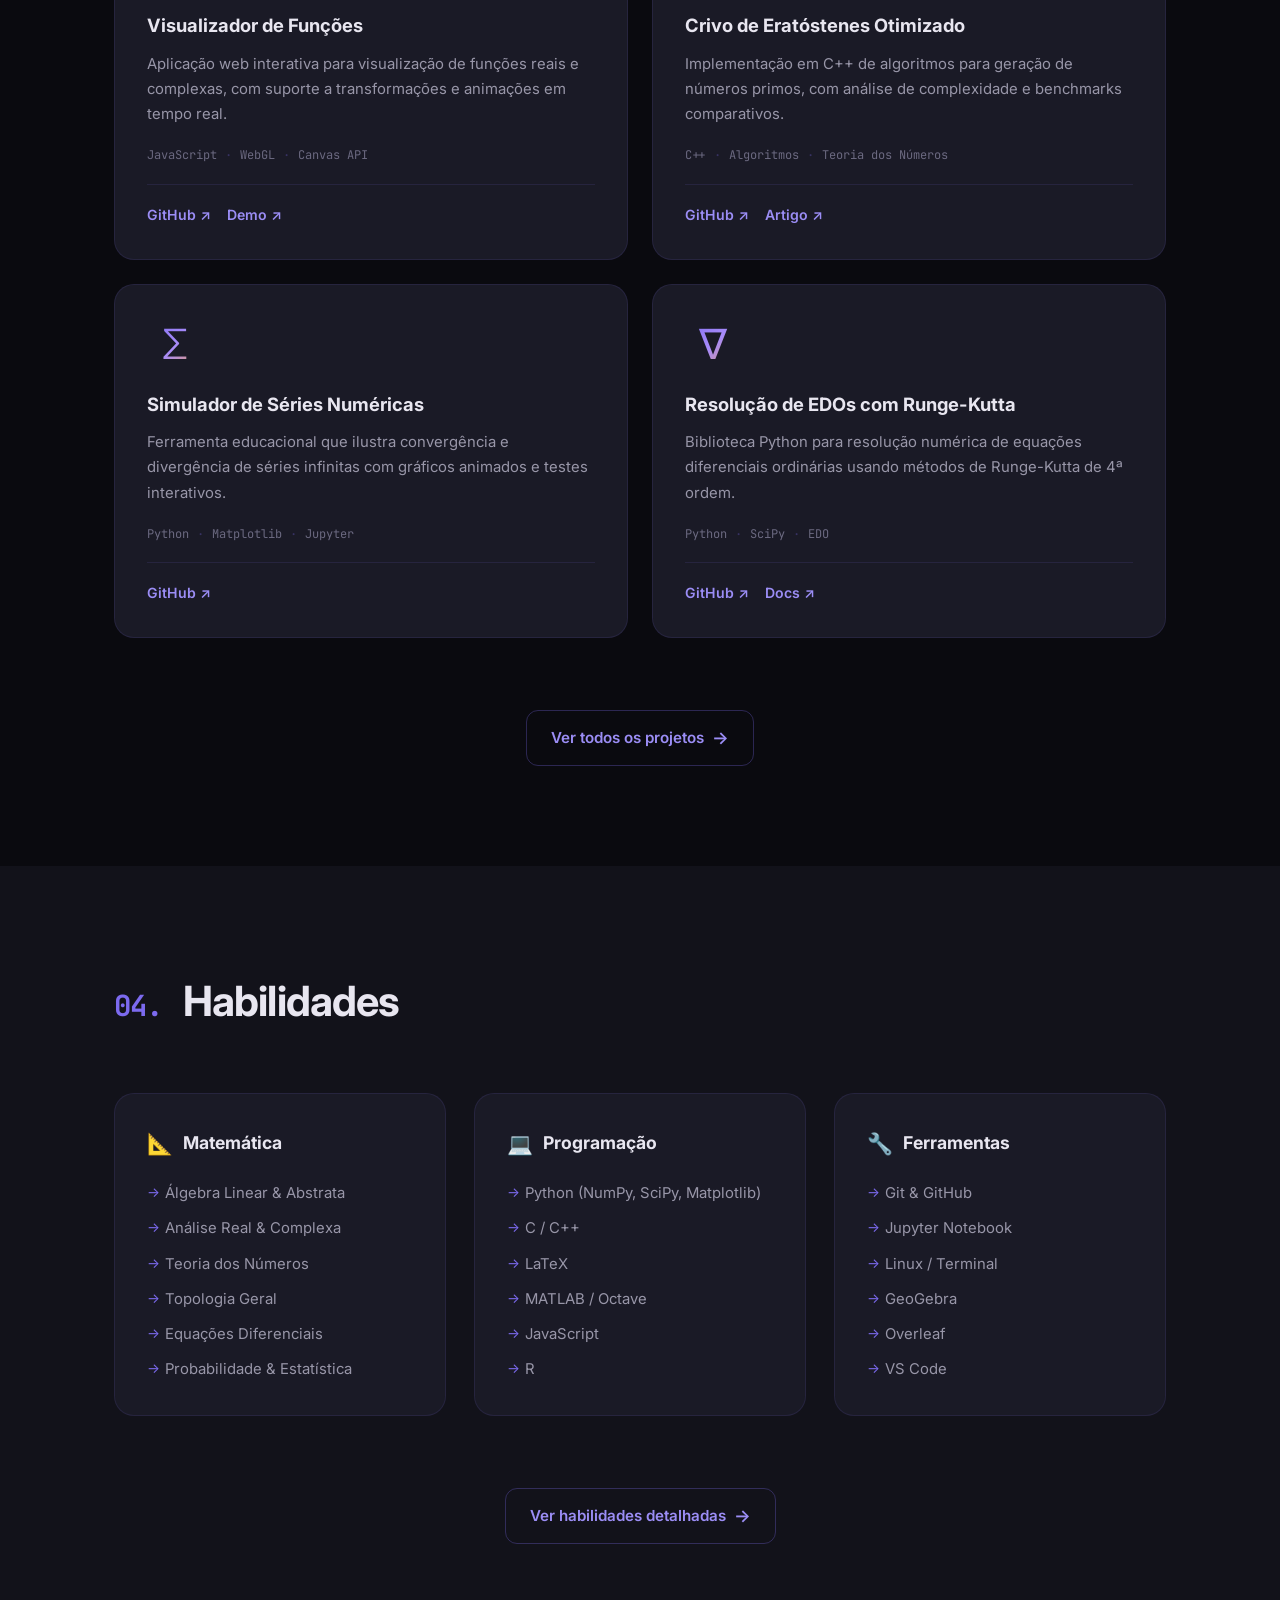
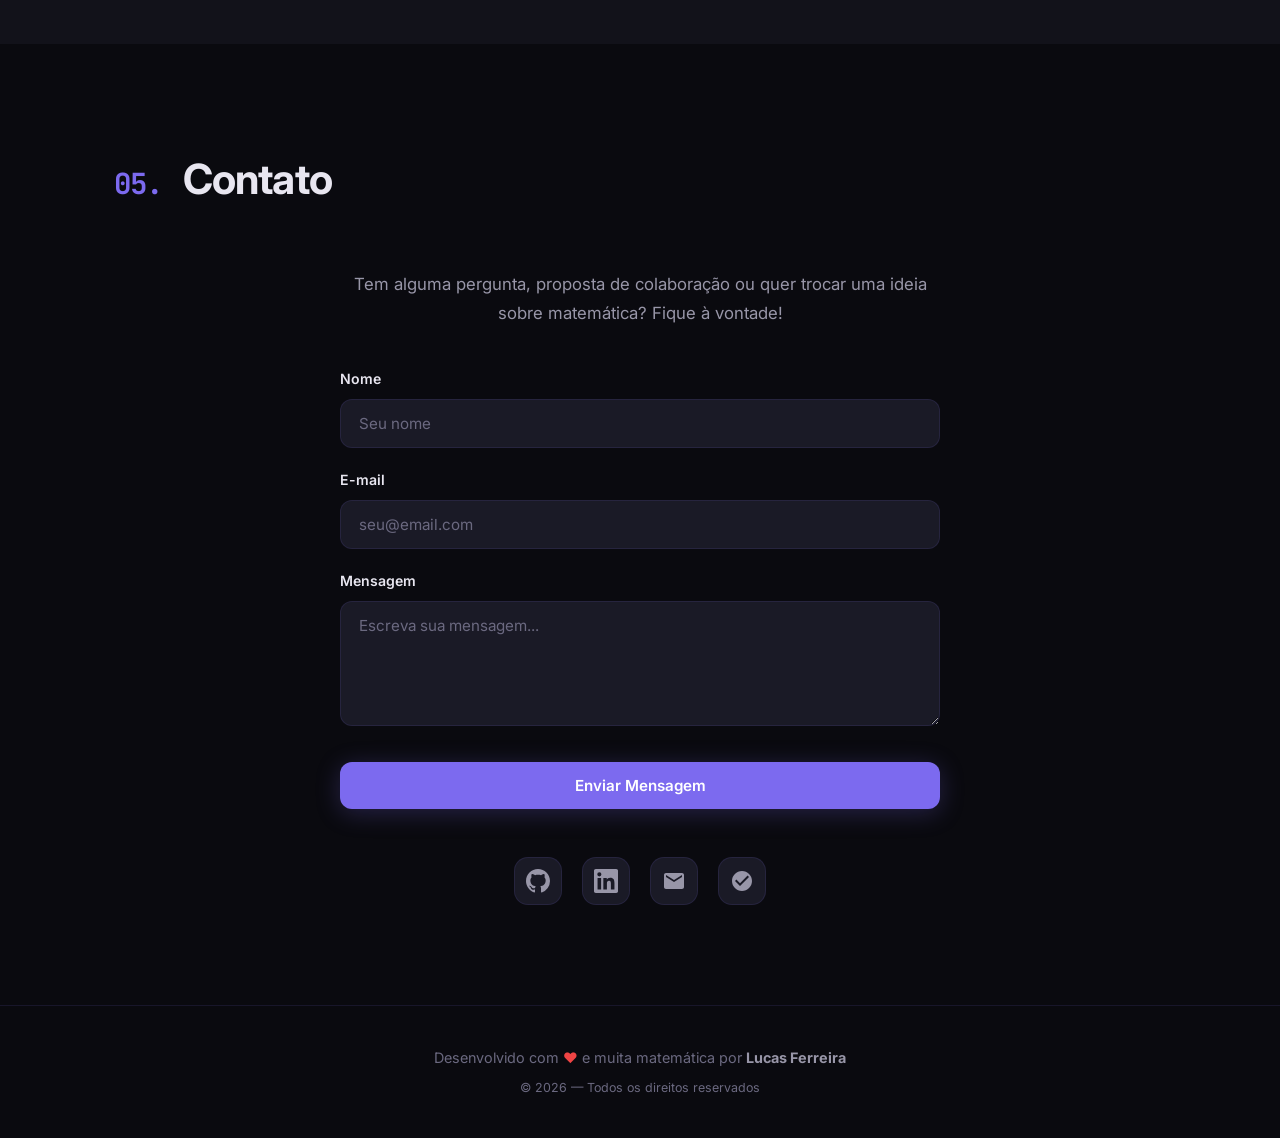
==== commit e62b72c6: "Update index.html" ====
--- a/index.html
+++ b/index.html
@@ -313,7 +313,7 @@
                 d="M20.447 20.452h-3.554v-5.569c0-1.328-.027-3.037-1.852-3.037-1.853 0-2.136 1.445-2.136 2.939v5.667H9.351V9h3.414v1.561h.046c.477-.9 1.637-1.85 3.37-1.85 3.601 0 4.267 2.37 4.267 5.455v6.286zM5.337 7.433a2.062 2.062 0 01-2.063-2.065 2.064 2.064 0 112.063 2.065zm1.782 13.019H3.555V9h3.564v11.452zM22.225 0H1.771C.792 0 0 .774 0 1.729v20.542C0 23.227.792 24 1.771 24h20.451C23.2 24 24 23.227 24 22.271V1.729C24 .774 23.2 0 22.222 0h.003z" />
             </svg>
           </a>
-          <a href="mailto:lucas.ferreira@email.com" class="social-link" aria-label="Email">
+          <a href="mailto:joao.zuaretch@email.com" class="social-link" aria-label="Email">
             <svg viewBox="0 0 24 24" fill="currentColor" width="24" height="24">
               <path
                 d="M20 4H4c-1.1 0-1.99.9-1.99 2L2 18c0 1.1.9 2 2 2h16c1.1 0 2-.9 2-2V6c0-1.1-.9-2-2-2zm0 4l-8 5-8-5V6l8 5 8-5v2z" />
@@ -339,4 +339,4 @@
   <script src="script.js"></script>
 </body>
 
-</html>+</html>
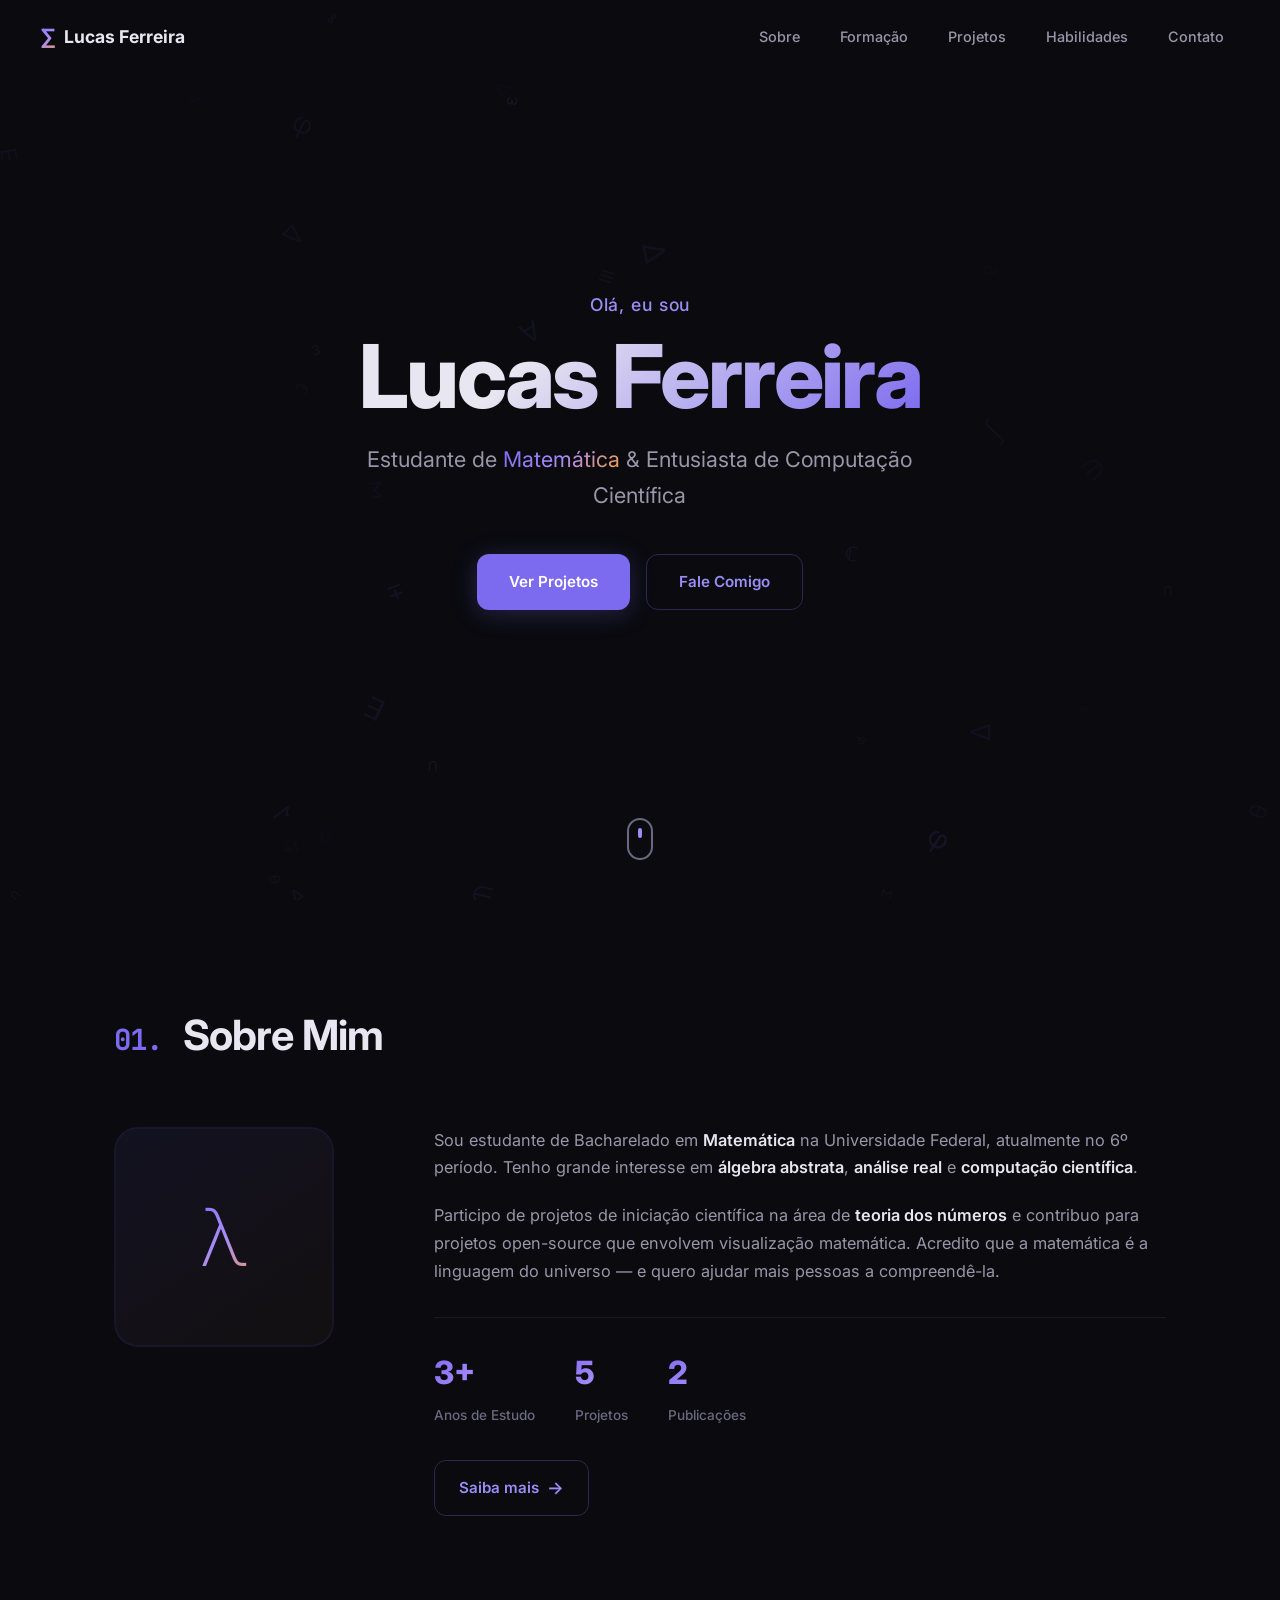
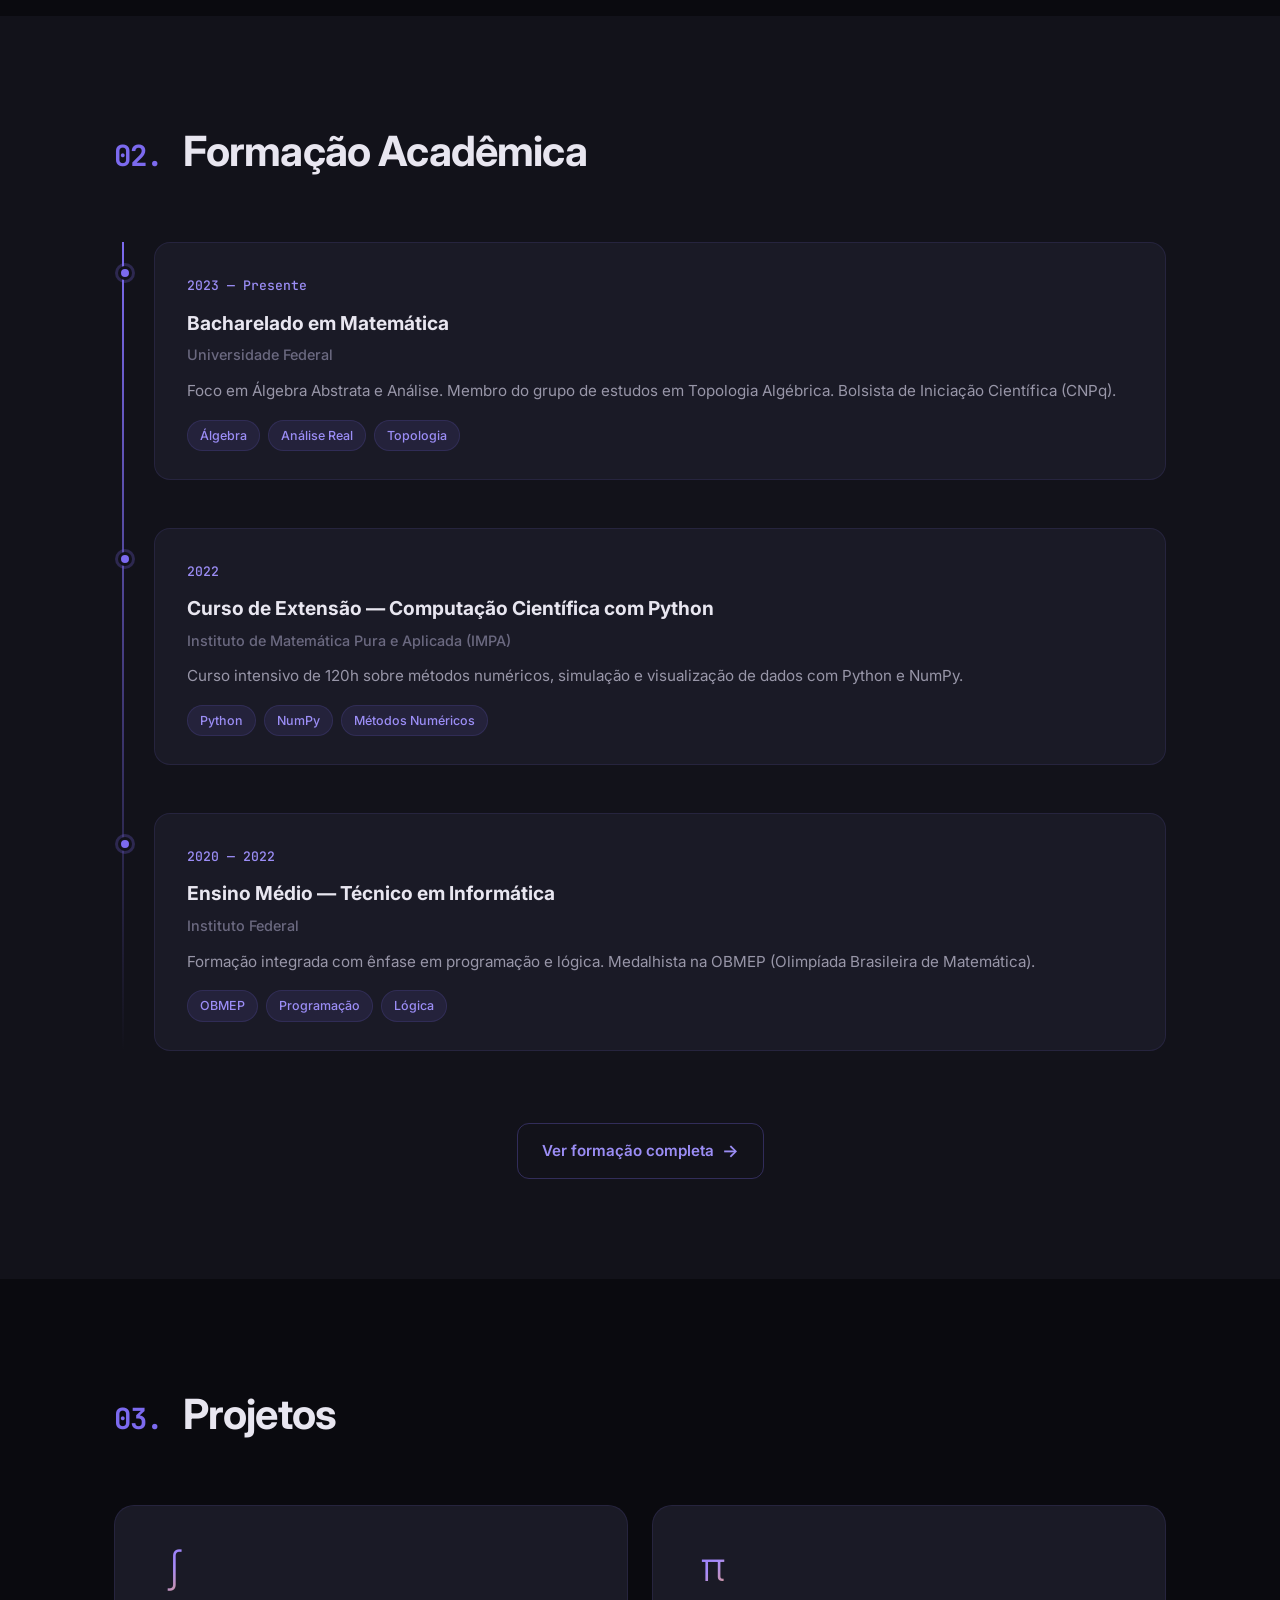
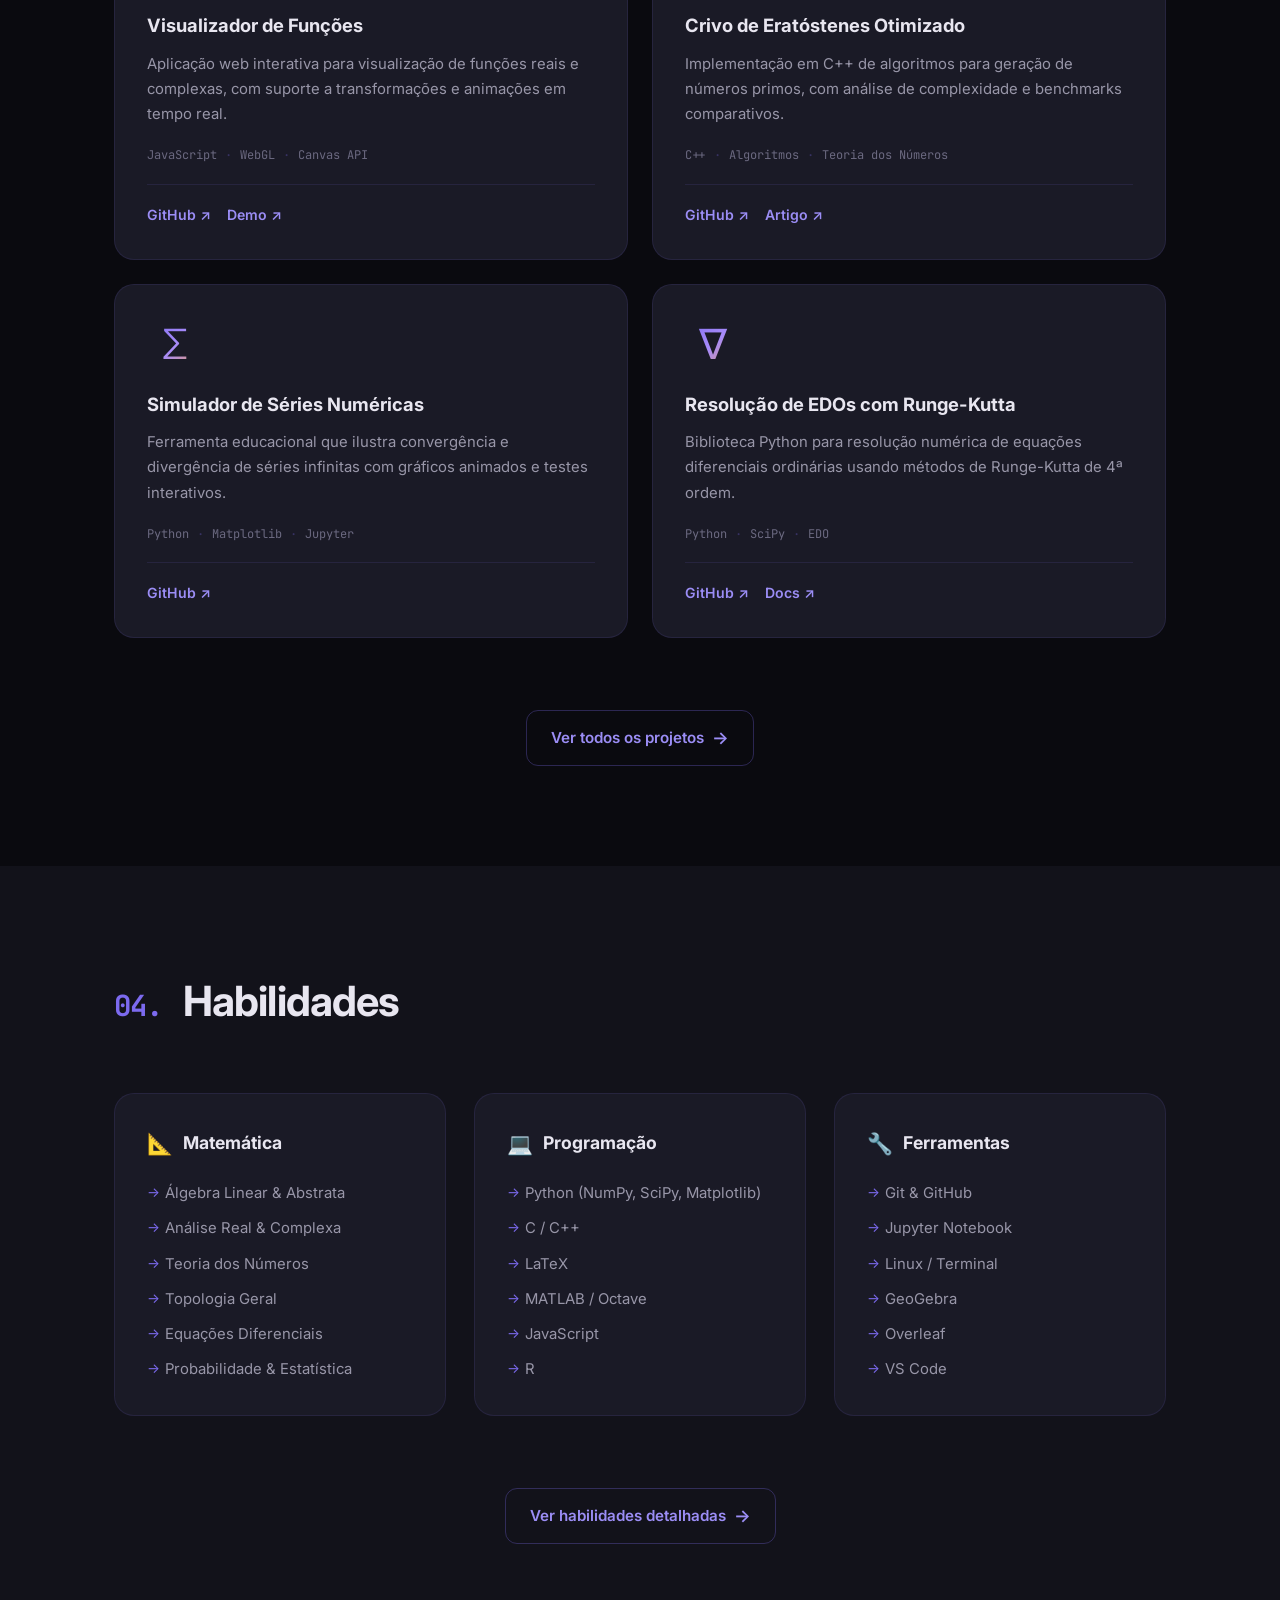
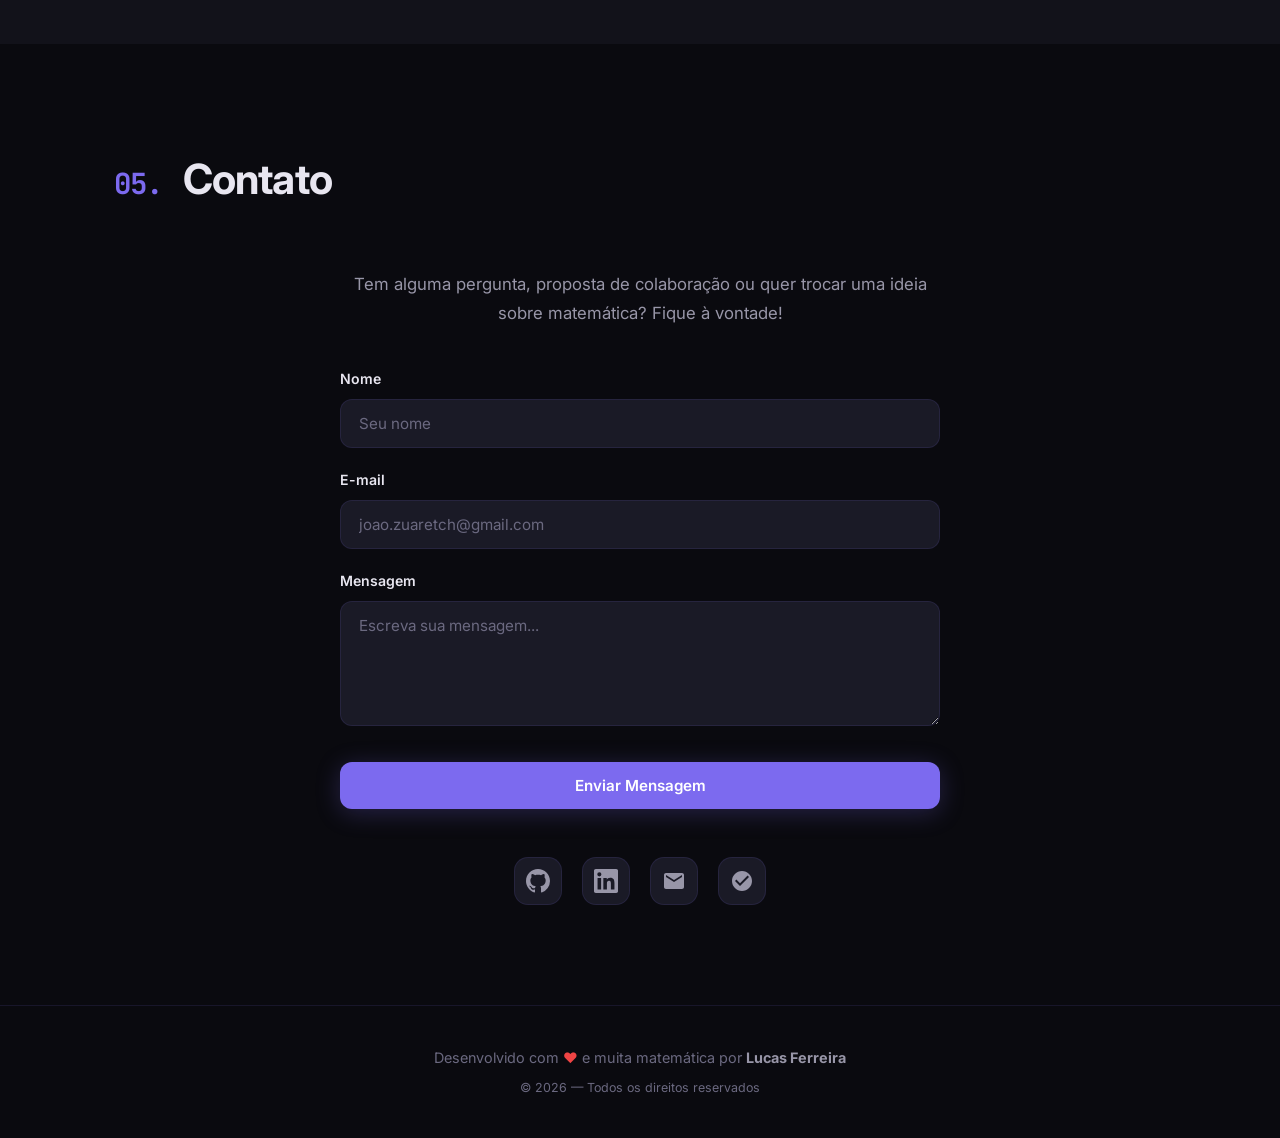
==== commit 21a3370e: "Update index.html" ====
--- a/index.html
+++ b/index.html
@@ -292,7 +292,7 @@
           </div>
           <div class="form-group">
             <label for="email">E-mail</label>
-            <input type="email" id="email" name="email" placeholder="seu@email.com" required />
+            <input type="email" id="email" name="email" placeholder="joao.zuaretch@gmail.com" required />
           </div>
           <div class="form-group">
             <label for="message">Mensagem</label>
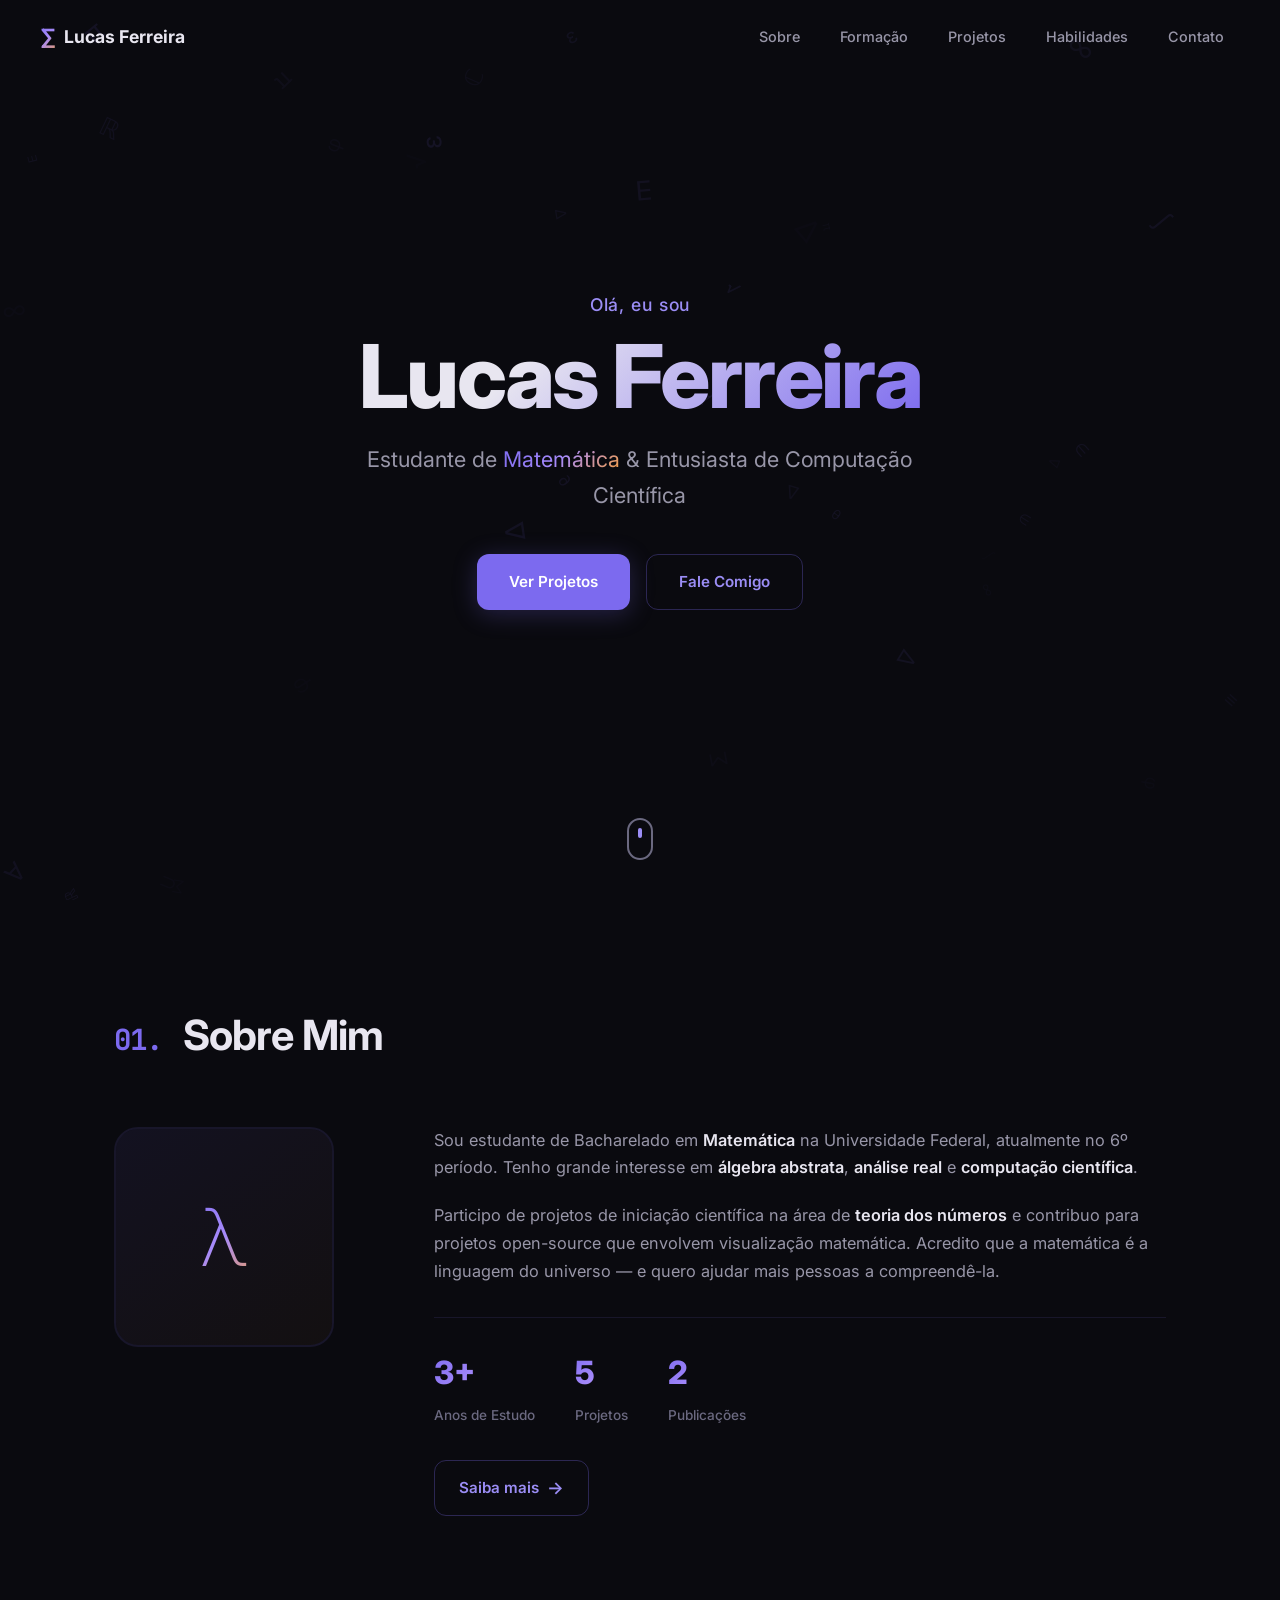
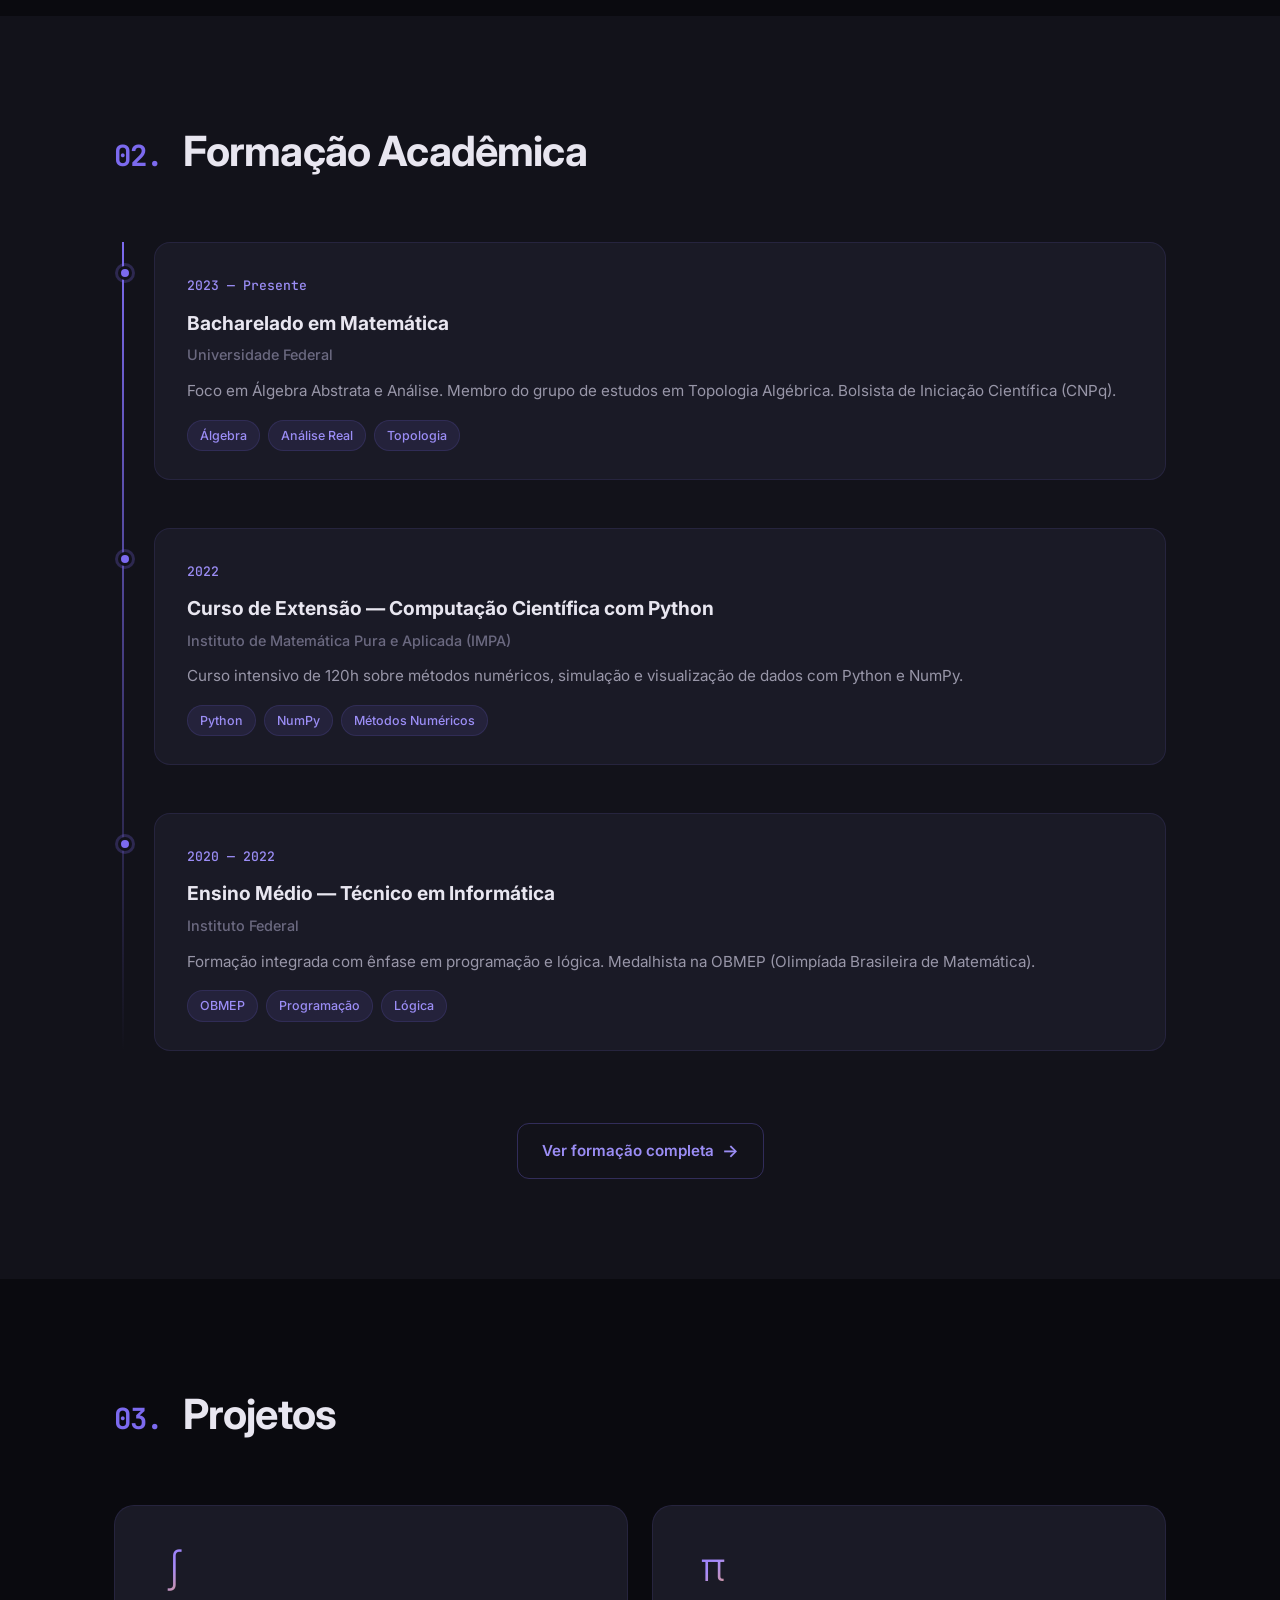
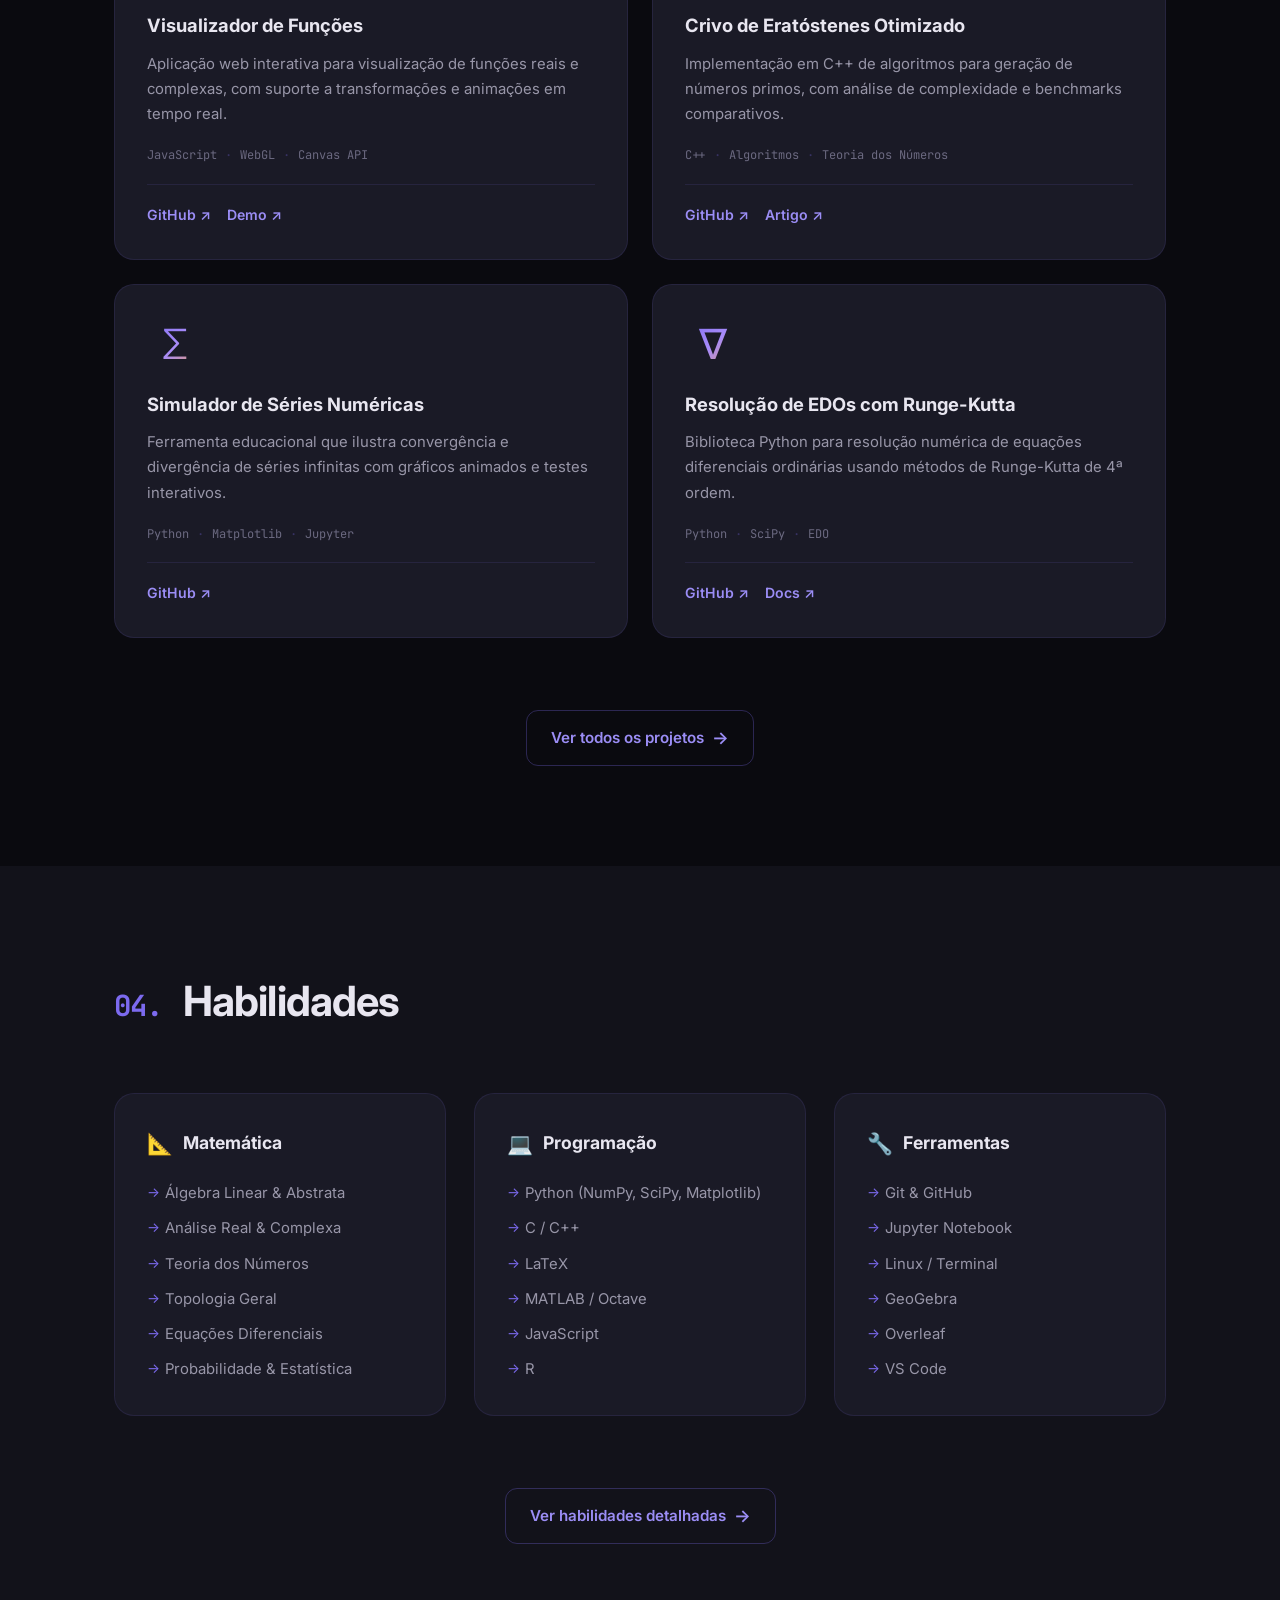
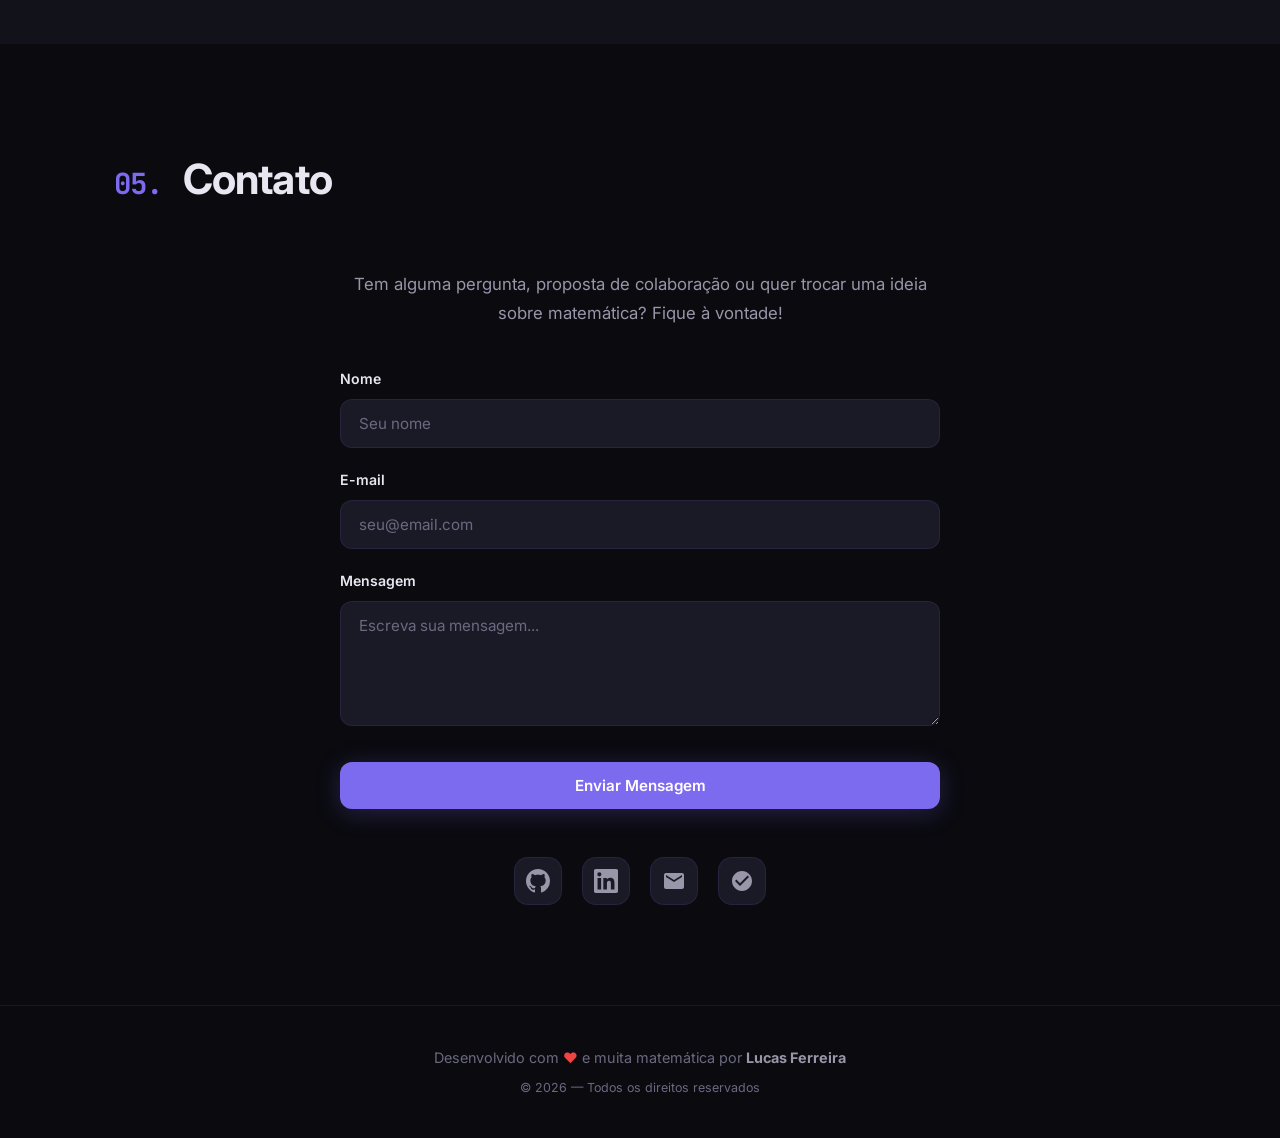
==== commit c95ff104: "Update index.html" ====
--- a/index.html
+++ b/index.html
@@ -292,7 +292,7 @@
           </div>
           <div class="form-group">
             <label for="email">E-mail</label>
-            <input type="email" id="email" name="email" placeholder="joao.zuaretch@gmail.com" required />
+            <input type="email" id="email" name="email" placeholder="seu@email.com" required />
           </div>
           <div class="form-group">
             <label for="message">Mensagem</label>
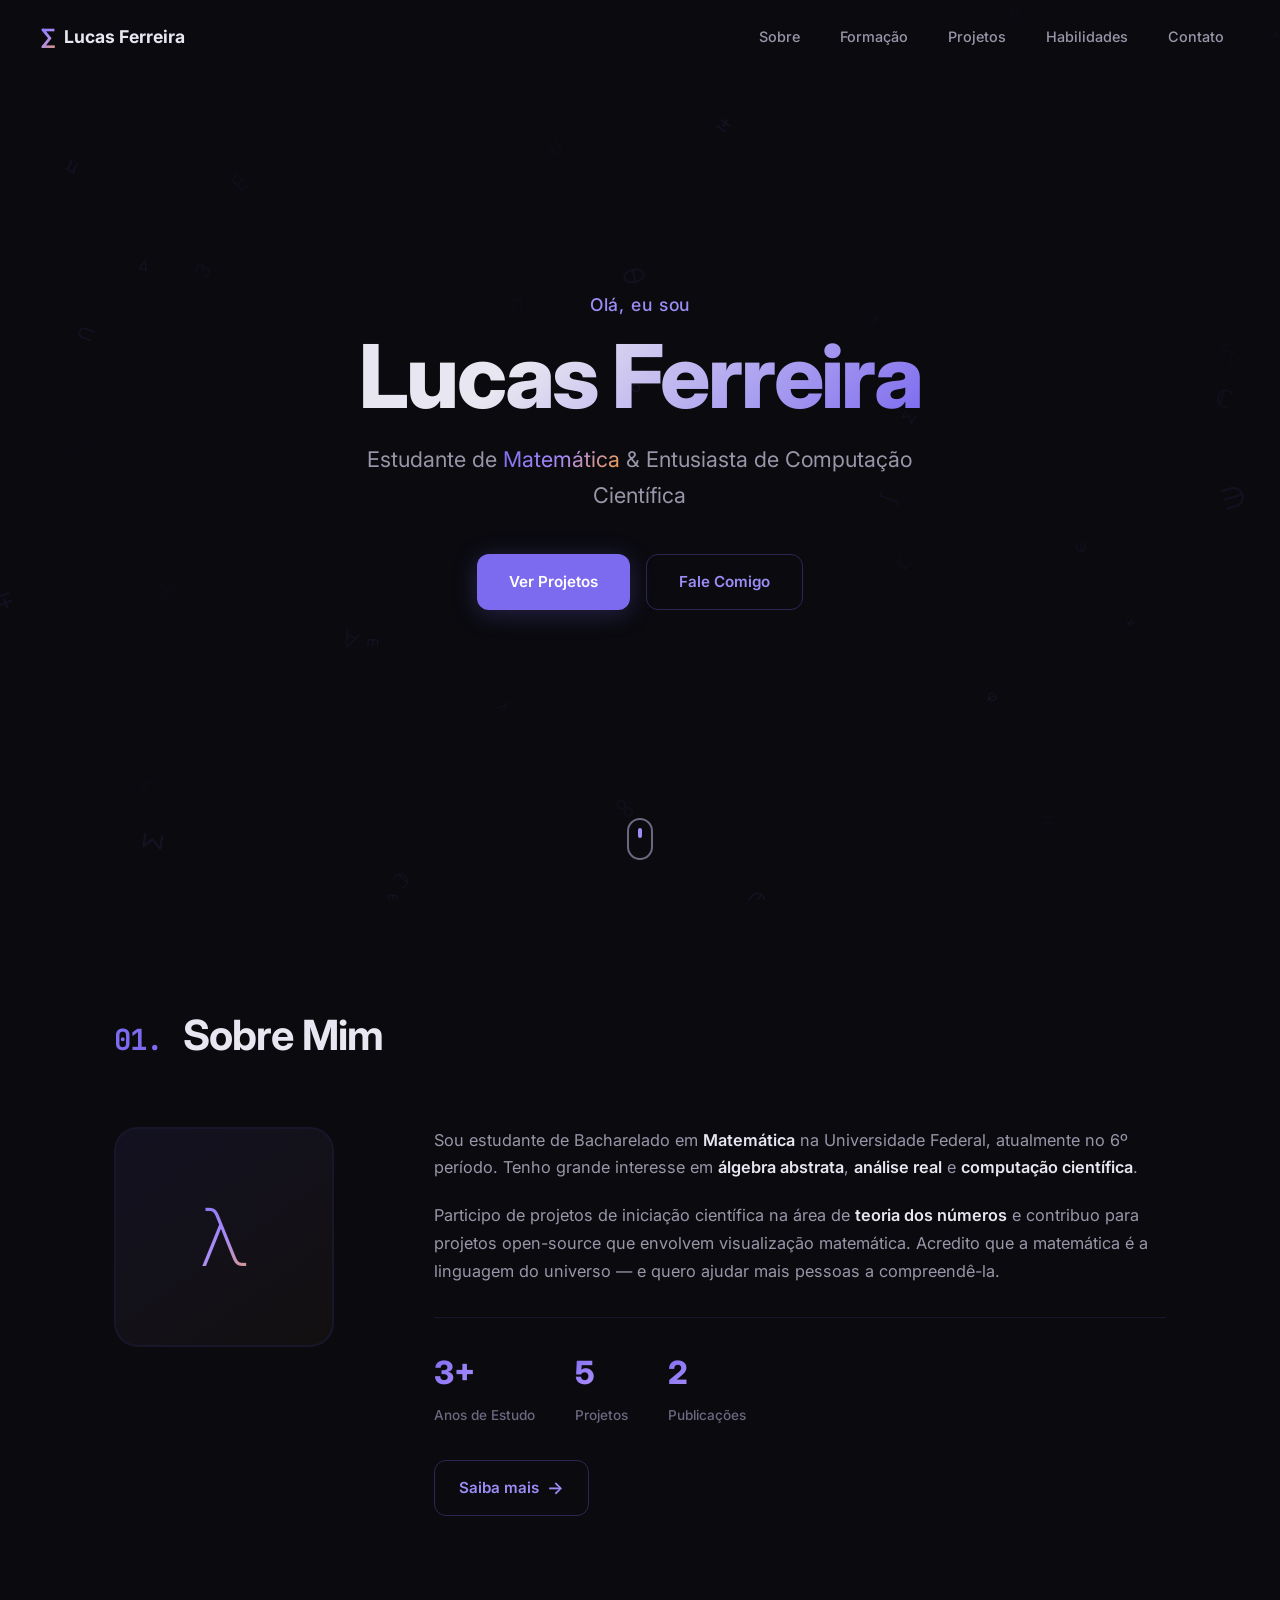
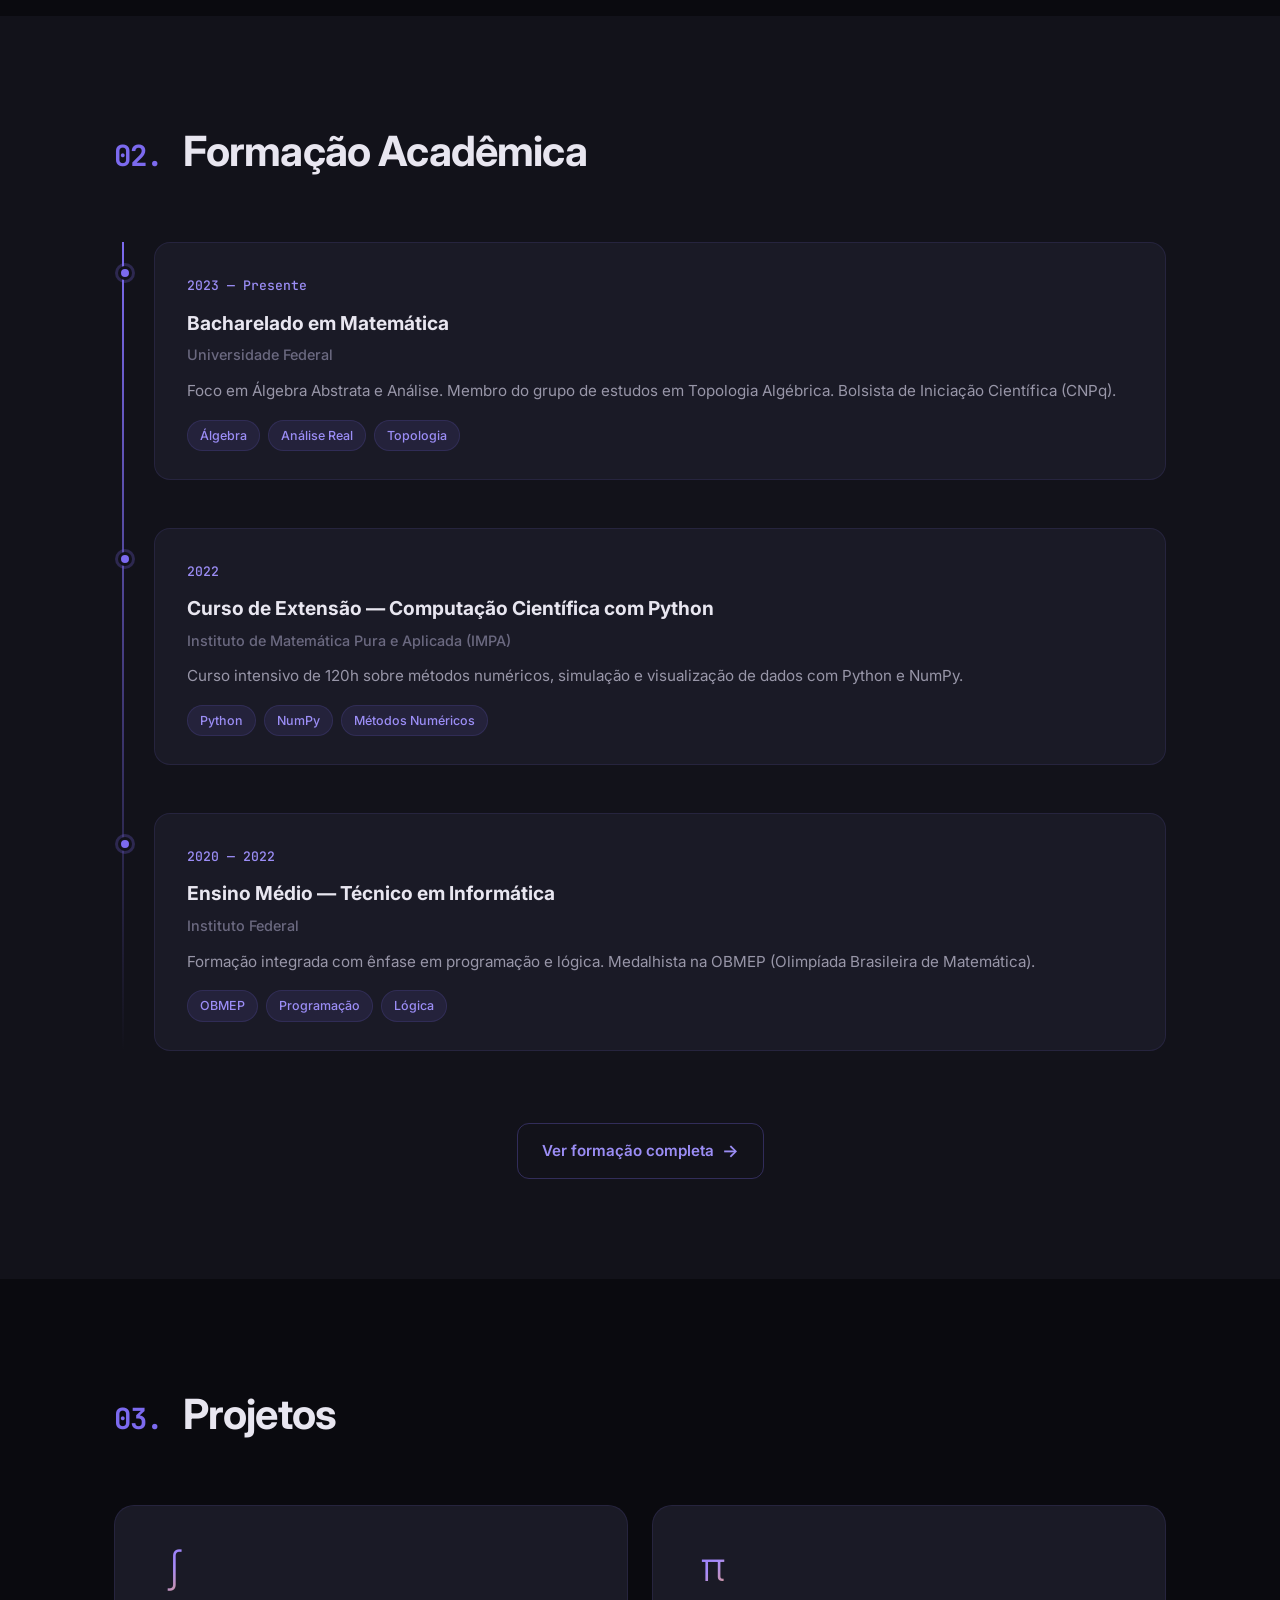
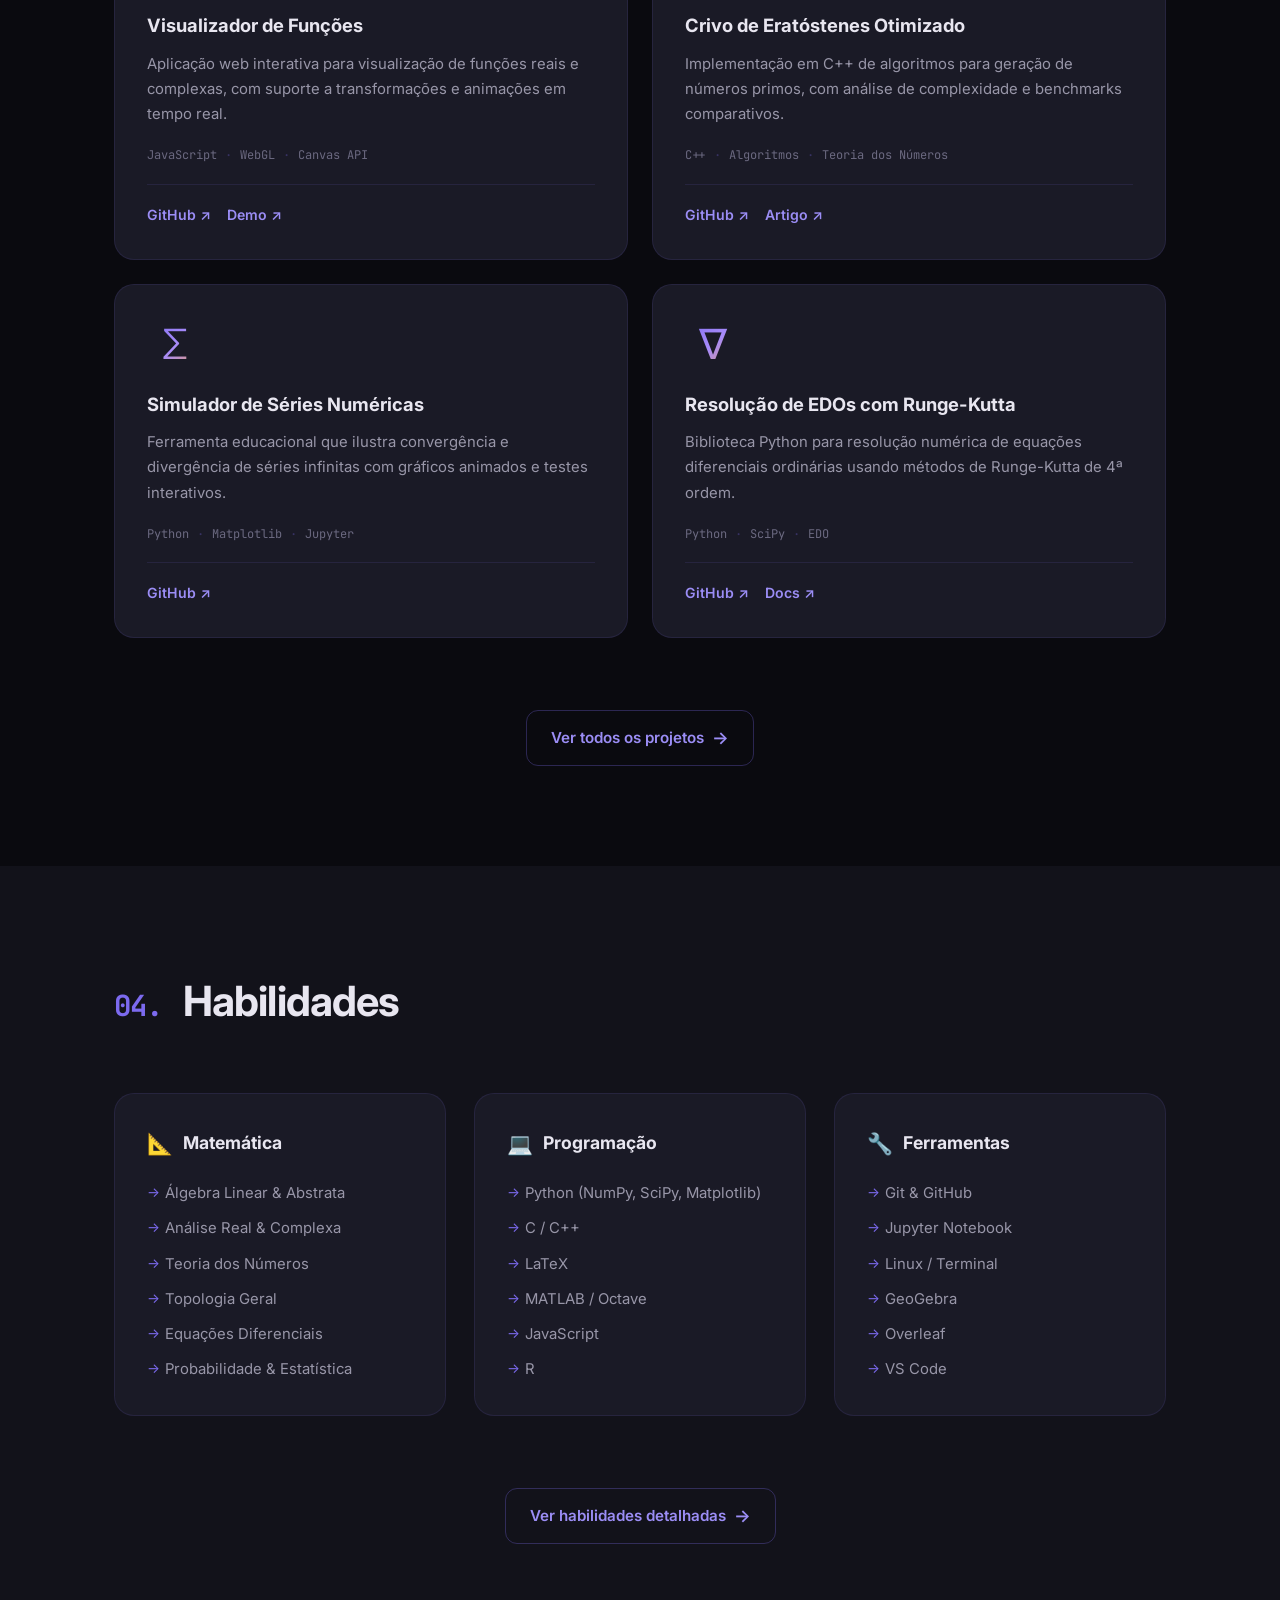
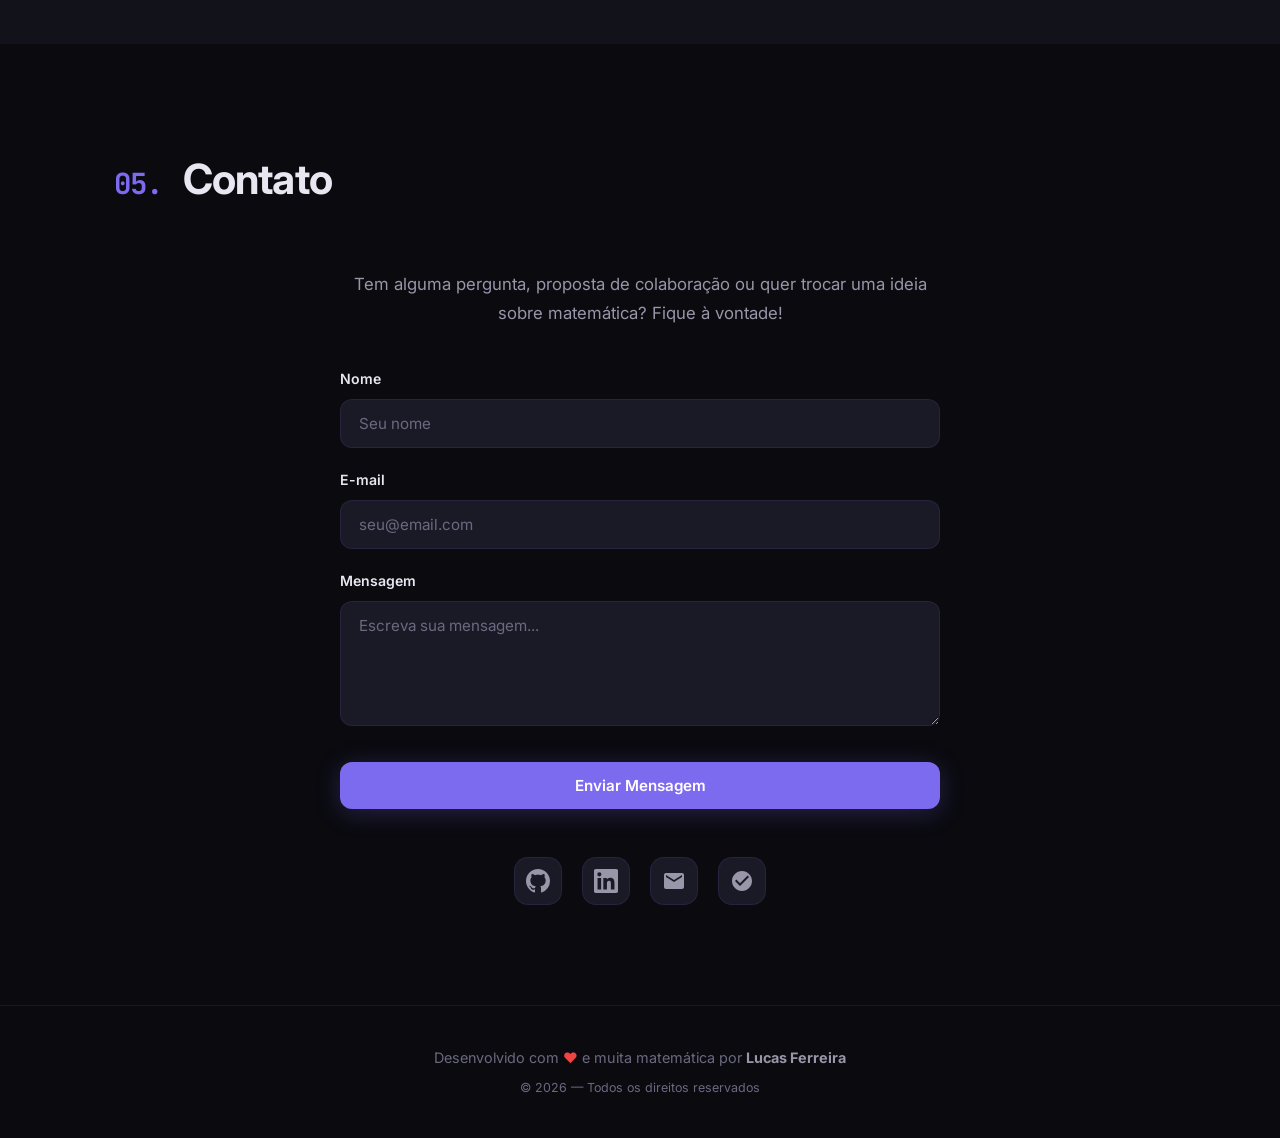
==== commit 53687446: "Add files via upload" ====
--- a/index.html
+++ b/index.html
@@ -313,7 +313,7 @@
                 d="M20.447 20.452h-3.554v-5.569c0-1.328-.027-3.037-1.852-3.037-1.853 0-2.136 1.445-2.136 2.939v5.667H9.351V9h3.414v1.561h.046c.477-.9 1.637-1.85 3.37-1.85 3.601 0 4.267 2.37 4.267 5.455v6.286zM5.337 7.433a2.062 2.062 0 01-2.063-2.065 2.064 2.064 0 112.063 2.065zm1.782 13.019H3.555V9h3.564v11.452zM22.225 0H1.771C.792 0 0 .774 0 1.729v20.542C0 23.227.792 24 1.771 24h20.451C23.2 24 24 23.227 24 22.271V1.729C24 .774 23.2 0 22.222 0h.003z" />
             </svg>
           </a>
-          <a href="mailto:joao.zuaretch@email.com" class="social-link" aria-label="Email">
+          <a href="mailto:lucas.ferreira@email.com" class="social-link" aria-label="Email">
             <svg viewBox="0 0 24 24" fill="currentColor" width="24" height="24">
               <path
                 d="M20 4H4c-1.1 0-1.99.9-1.99 2L2 18c0 1.1.9 2 2 2h16c1.1 0 2-.9 2-2V6c0-1.1-.9-2-2-2zm0 4l-8 5-8-5V6l8 5 8-5v2z" />
@@ -339,4 +339,4 @@
   <script src="script.js"></script>
 </body>
 
-</html>
+</html>
--- a/style.css
+++ b/style.css
@@ -791,6 +791,57 @@
   width: 100%;
   justify-content: center;
   margin-top: 8px;
+  gap: 10px;
+}
+
+.btn-submit .btn-loader {
+  display: inline-flex;
+  align-items: center;
+}
+
+.btn-submit.loading {
+  opacity: 0.85;
+  pointer-events: none;
+}
+
+.btn-submit.success {
+  background: #22c55e;
+  box-shadow: 0 4px 24px rgba(34, 197, 94, 0.3);
+}
+
+/* Form status messages */
+.form-status {
+  margin-top: 16px;
+  padding: 14px 20px;
+  border-radius: 12px;
+  font-size: 0.92rem;
+  font-weight: 500;
+  text-align: center;
+  animation: statusSlideIn 0.4s var(--ease) forwards;
+}
+
+.form-status.success {
+  background: rgba(34, 197, 94, 0.1);
+  color: #4ade80;
+  border: 1px solid rgba(34, 197, 94, 0.2);
+}
+
+.form-status.error {
+  background: rgba(239, 68, 68, 0.1);
+  color: #f59e42;
+  border: 1px solid rgba(245, 158, 66, 0.2);
+}
+
+@keyframes statusSlideIn {
+  from {
+    opacity: 0;
+    transform: translateY(-8px);
+  }
+
+  to {
+    opacity: 1;
+    transform: translateY(0);
+  }
 }
 
 .contato-social {
